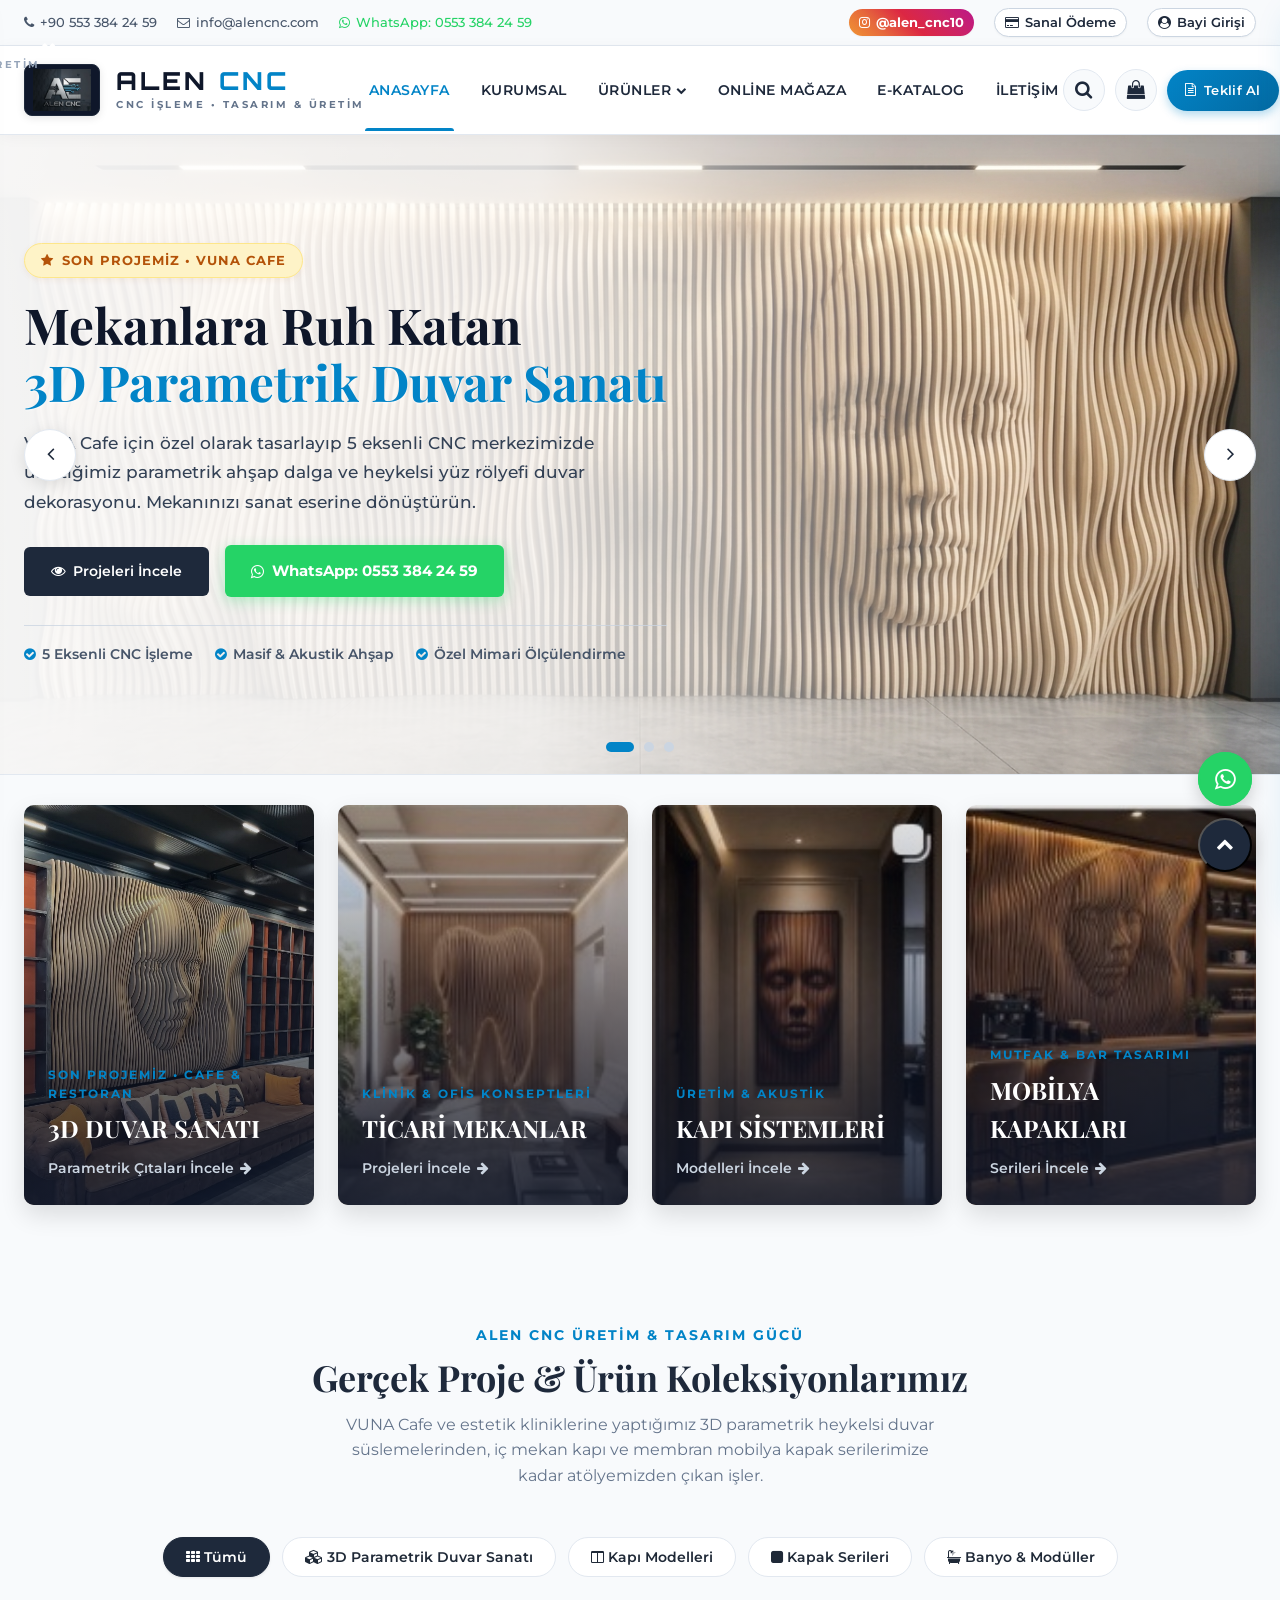
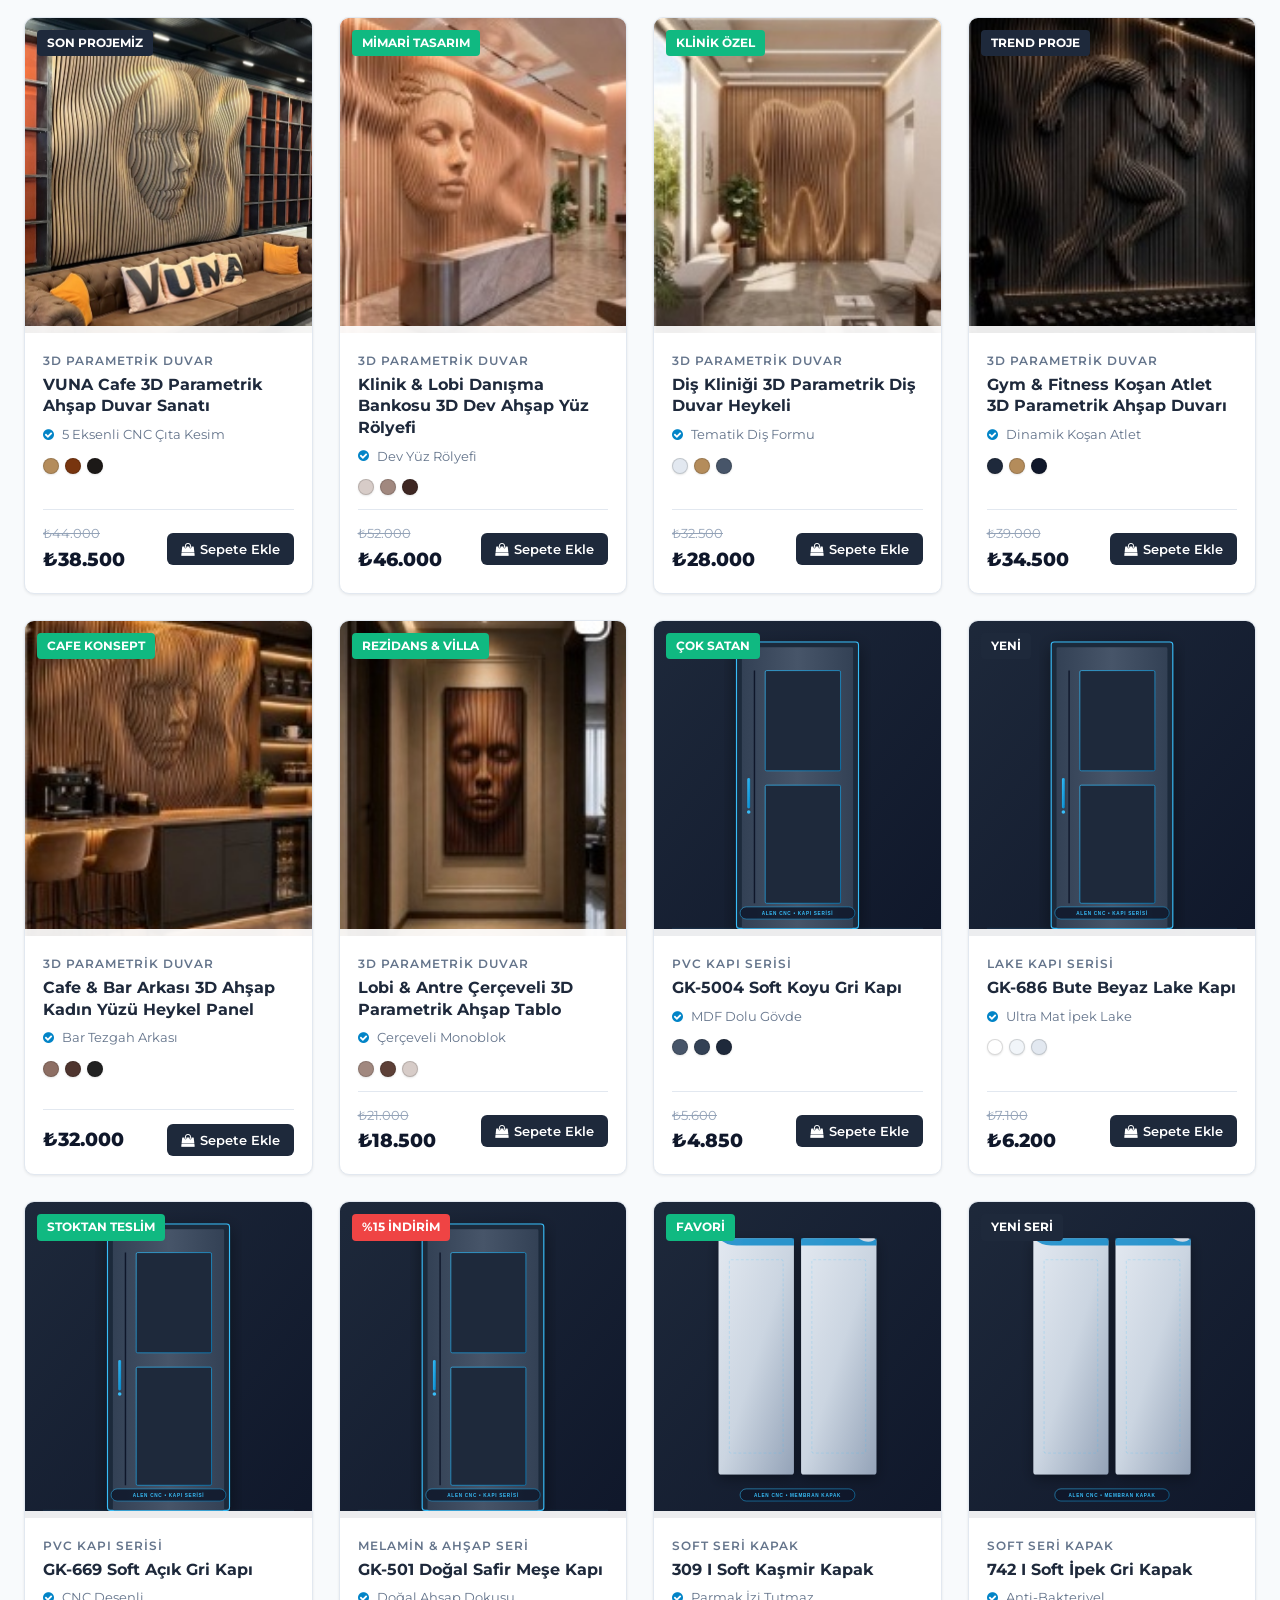
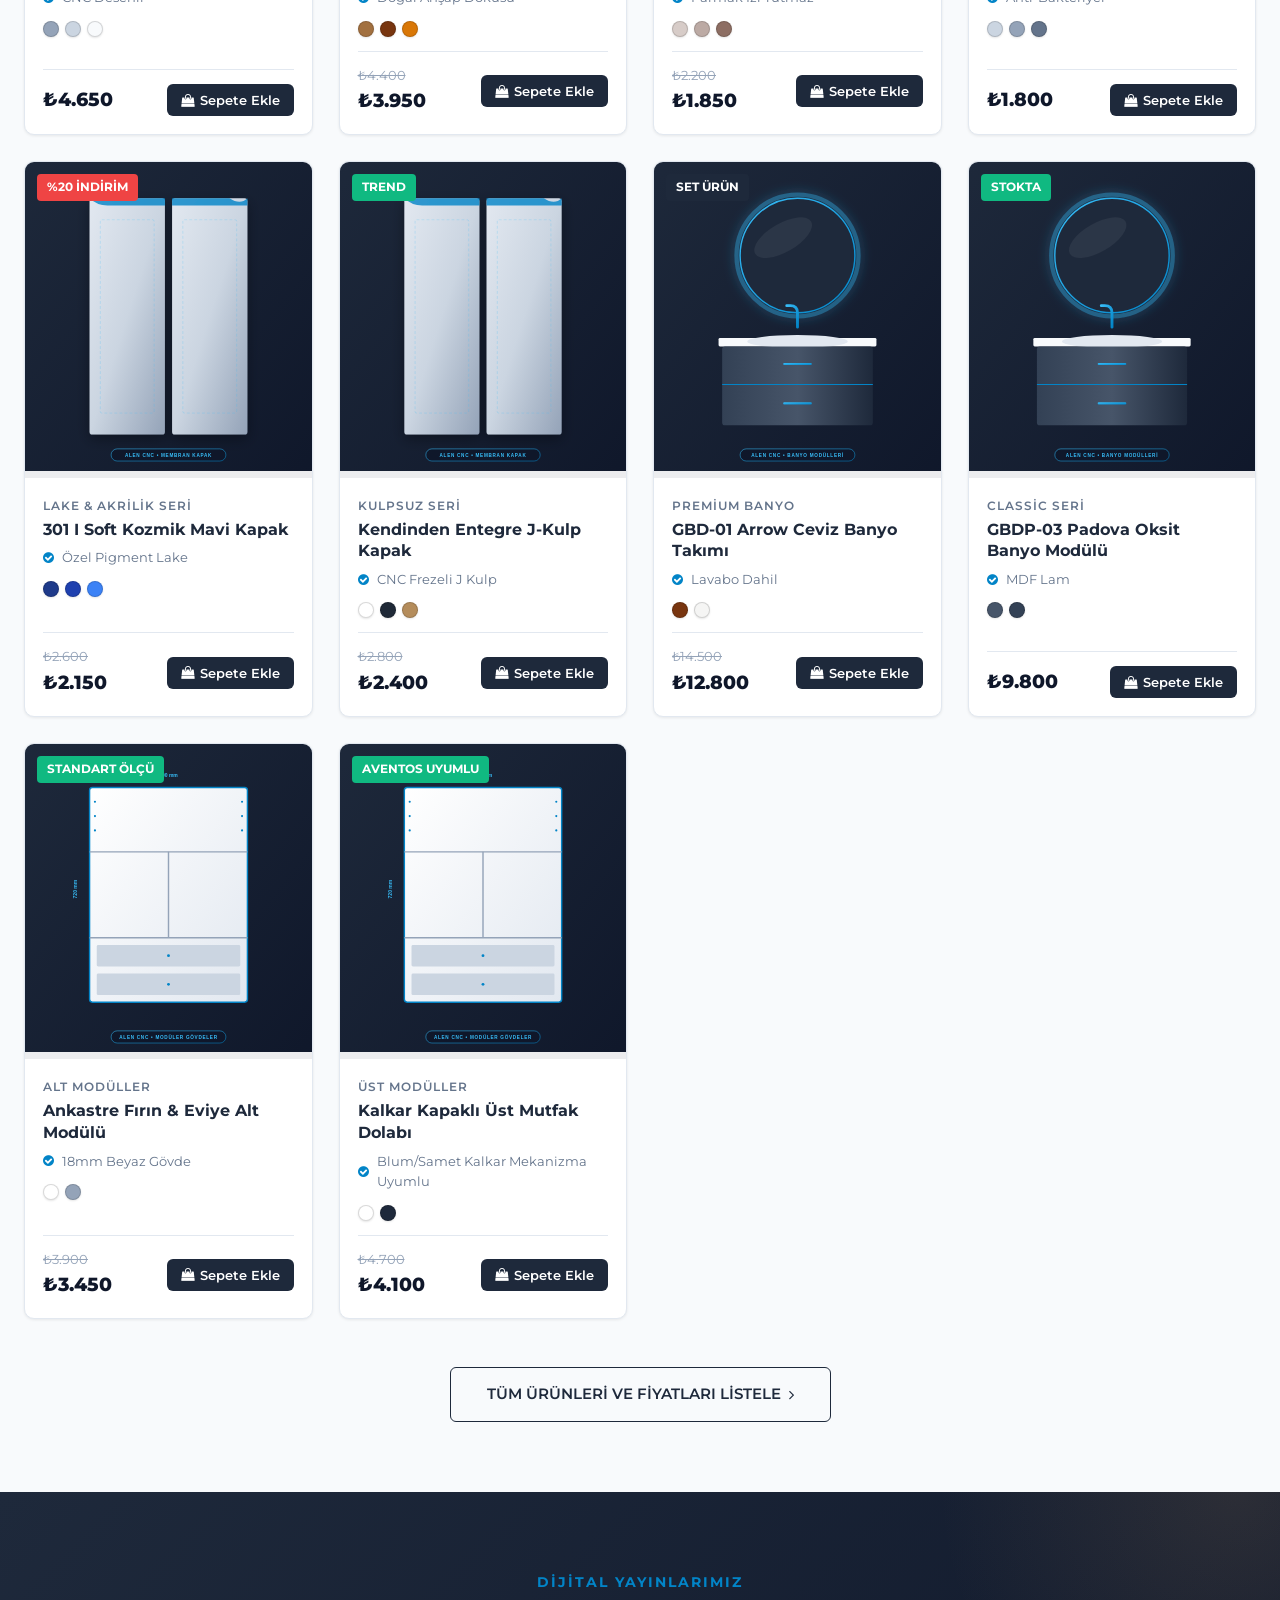
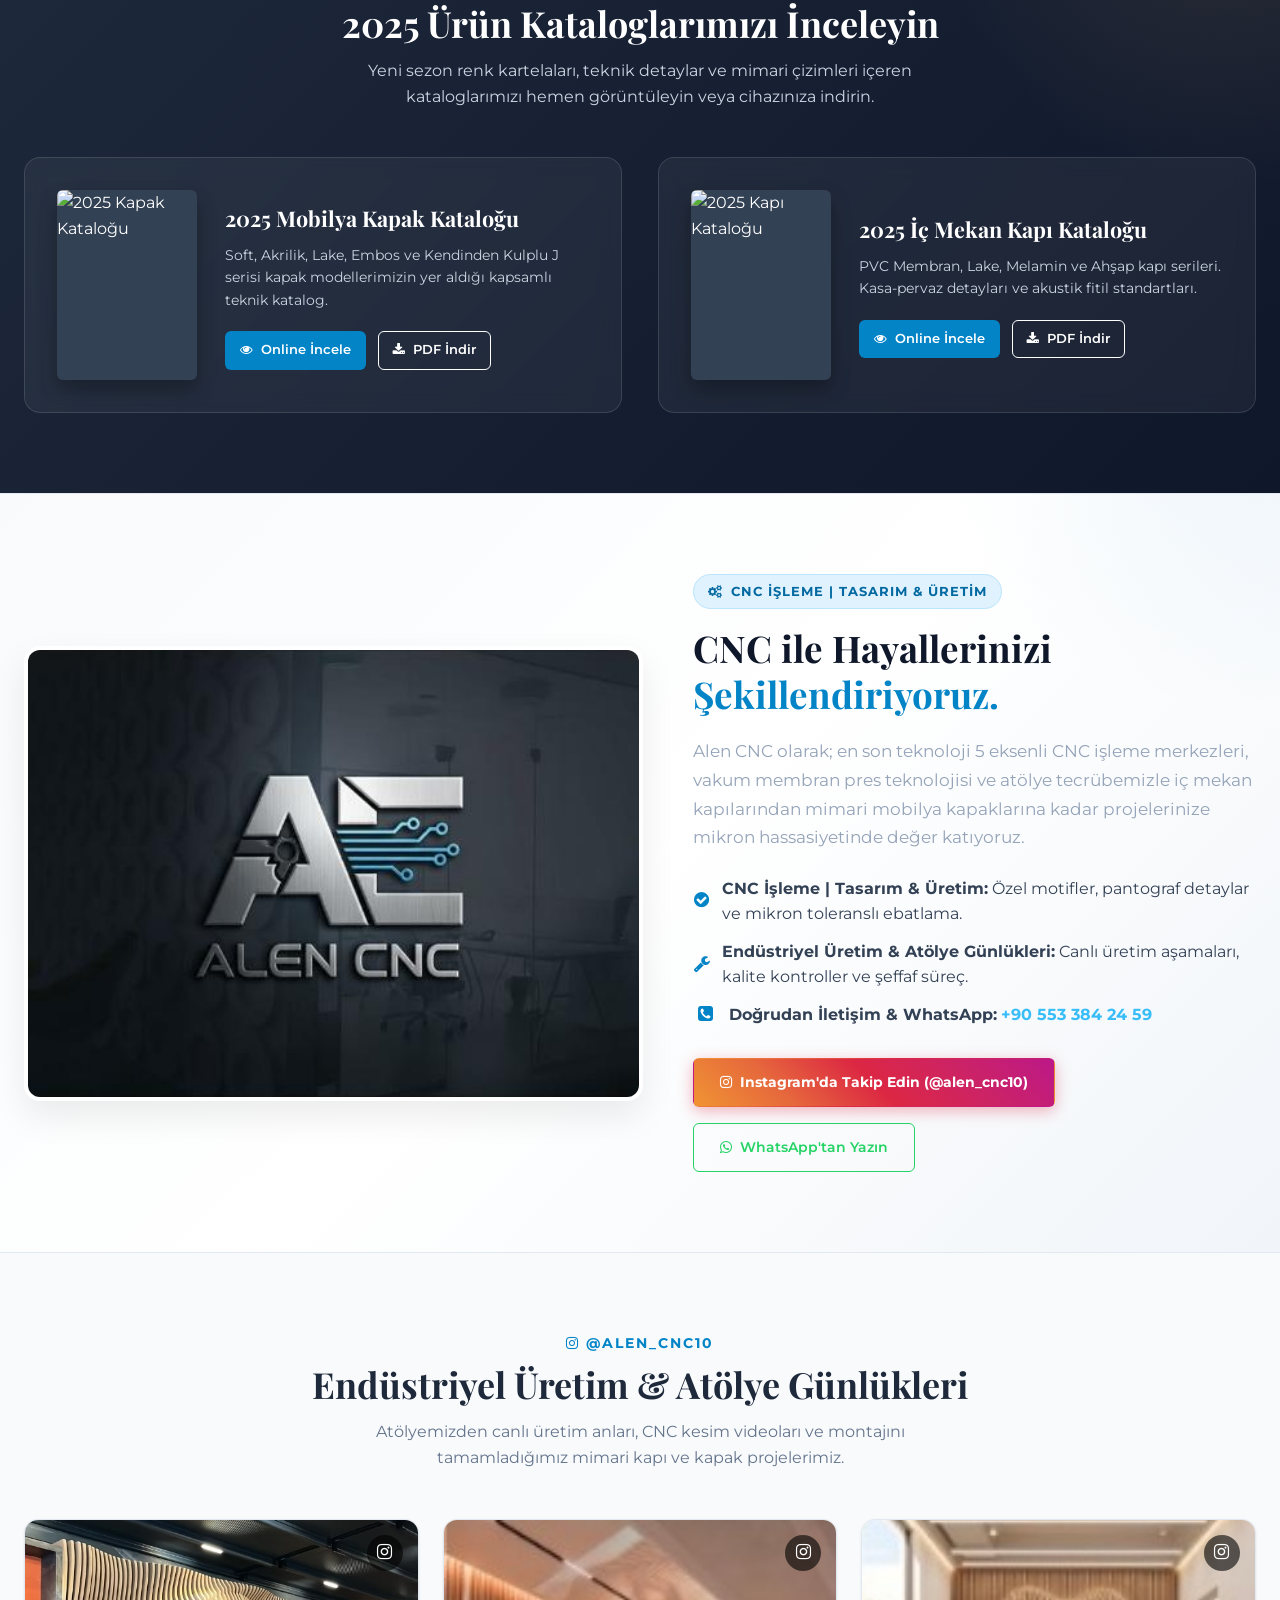
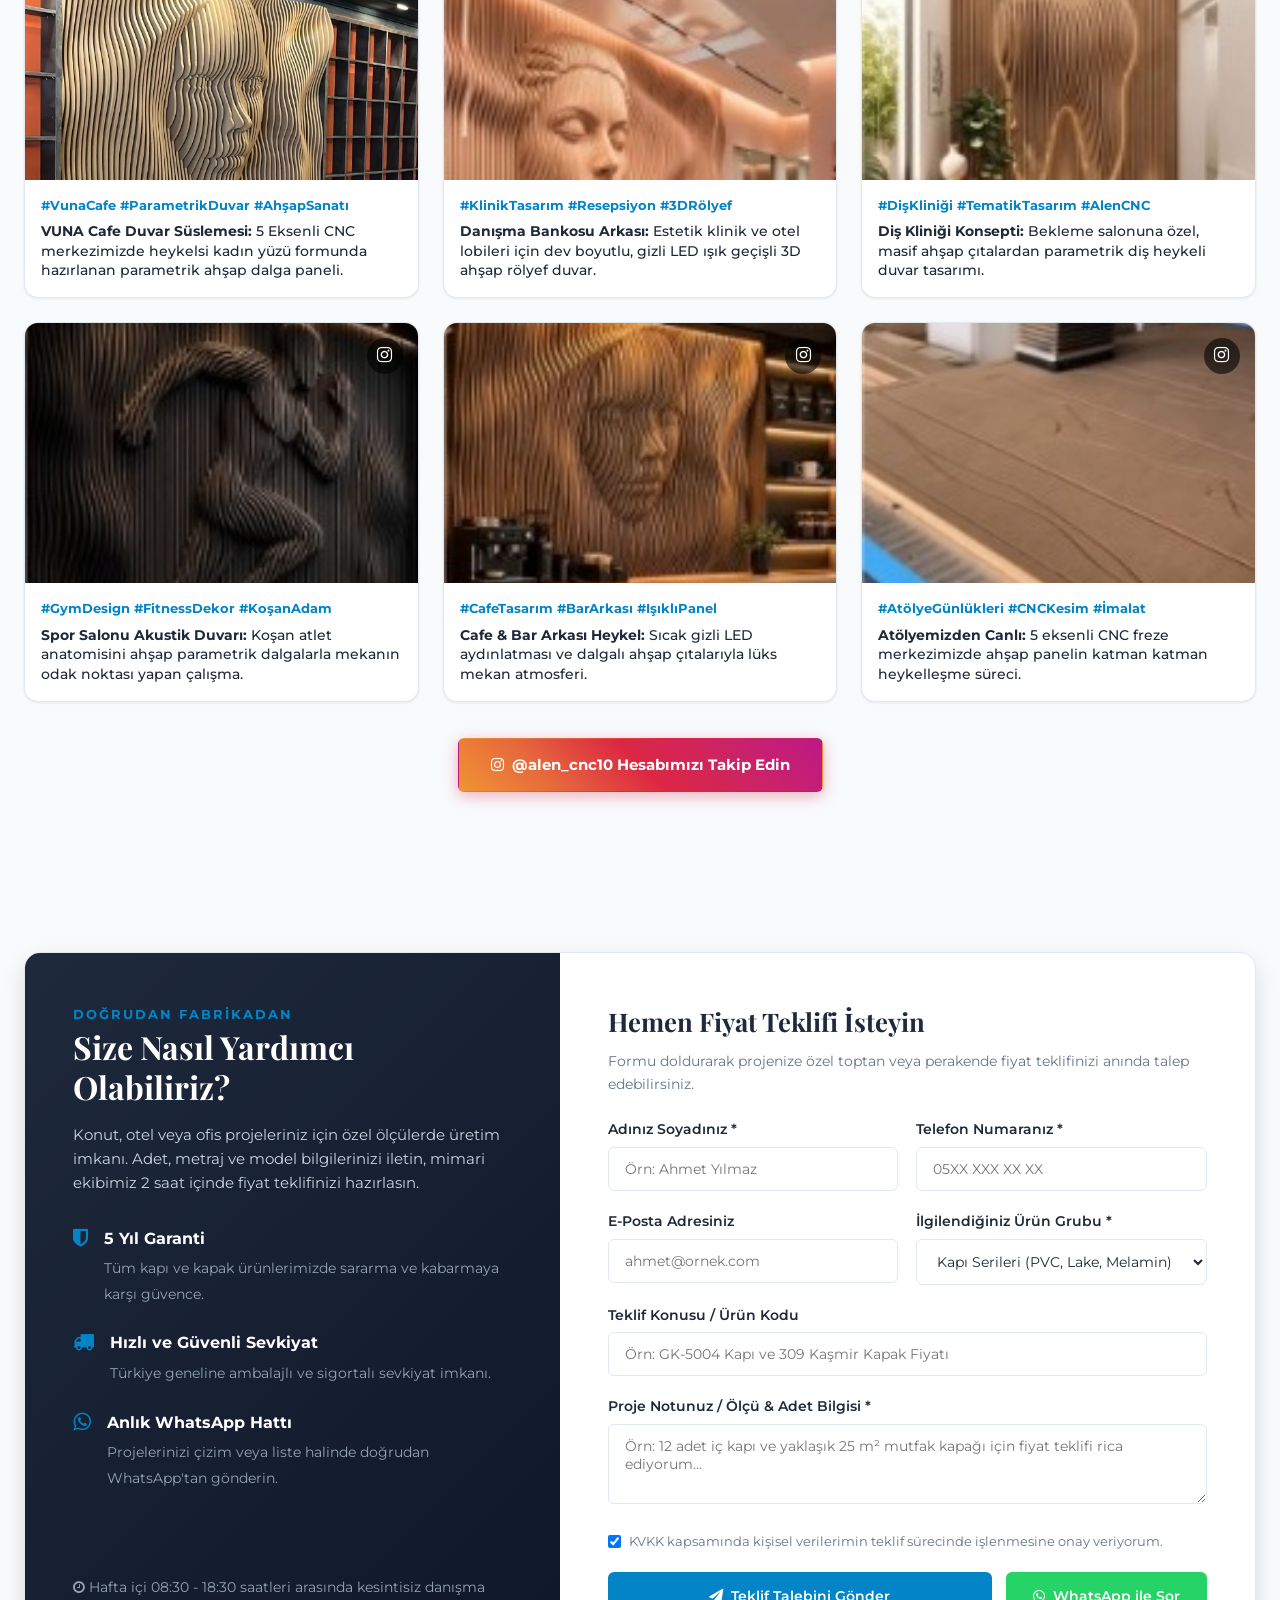
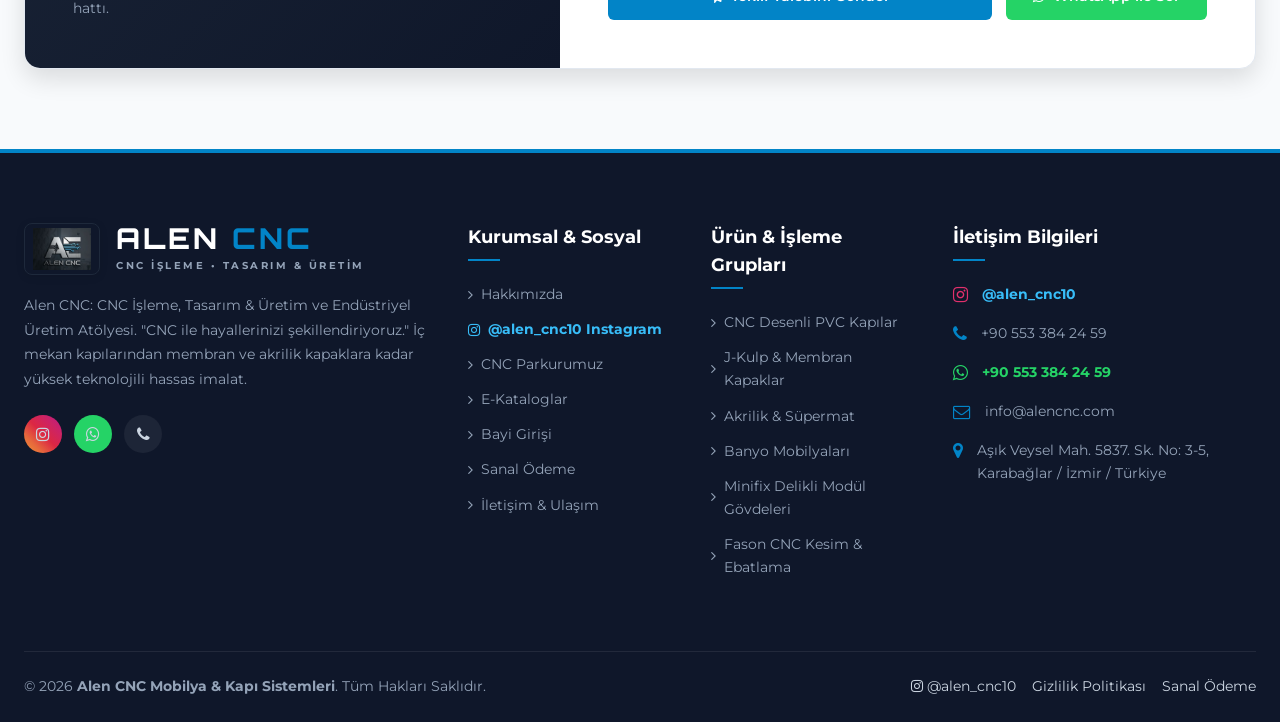
==== index.html @ b182882c "Initial commit: Alen CNC website with responsive design, products, and 3D hero slider" ====
<!DOCTYPE html>
<html lang="tr">
<head>
  <meta charset="UTF-8">
  <meta name="viewport" content="width=device-width, initial-scale=1.0">
  <title>Alen CNC | Hassas CNC İşleme, Kapı, Membran Kapak & Mobilya Sistemleri</title>
  <meta name="description" content="Alen CNC: İleri teknoloji CNC router işleme, PVC membran kapı ve kapak, banyo modülleri ve özel mimari mobilya imalatında güvenilir çözüm ortağınız.">
  <link rel="icon" type="image/jpeg" href="assets/logo.jpg">
  
  <!-- Font Awesome İkonları -->
  <link rel="stylesheet" href="https://cdnjs.cloudflare.com/ajax/libs/font-awesome/4.7.0/css/font-awesome.min.css">
  
  <!-- CSS Dosyaları -->
  <link rel="stylesheet" href="css/style.css">
  <link rel="stylesheet" href="css/components.css">
  <link rel="stylesheet" href="css/responsive.css">
</head>
<body>

  <!-- ==========================================================================
       ÜST BİLGİ BARI (TOP BAR)
       ========================================================================== -->
  <aside class="top-bar" aria-label="Hızlı İletişim ve İşlemler">
    <div class="container">
      <div class="top-bar-left">
        <a href="tel:+905533842459"><i class="fa fa-phone"></i> +90 553 384 24 59</a>
        <a href="mailto:info@alencnc.com"><i class="fa fa-envelope-o"></i> info@alencnc.com</a>
        <a href="https://api.whatsapp.com/send?phone=905533842459" target="_blank" style="color:var(--whatsapp);"><i class="fa fa-whatsapp"></i> WhatsApp: 0553 384 24 59</a>
      </div>
      <div class="top-bar-right">
        <a href="https://www.instagram.com/alen_cnc10/" target="_blank" class="badge-link" style="background:linear-gradient(45deg, #f09433, #e6683c, #dc2743, #cc2366, #bc1888); color:#fff; border:none; font-weight:700;"><i class="fa fa-instagram"></i> @alen_cnc10</a>
        <a href="odeme.html" class="badge-link"><i class="fa fa-credit-card"></i> Sanal Ödeme</a>
        <a href="odeme.html?tab=bayi" class="badge-link"><i class="fa fa-user-circle"></i> Bayi Girişi</a>
      </div>
    </div>
  </aside>

  <!-- ==========================================================================
       ANA HEADER & NAVİGASYON
       ========================================================================== -->
  <header class="main-header">
    <div class="container">
      <!-- Logo - Enhanced Prominence -->
      <a href="index.html" class="brand-logo" title="Alen CNC Ana Sayfa">
        <img src="assets/logo_alen.png" alt="Alen CNC Logo" class="brand-logo-img">
        <div class="brand-logo-text">
          <span class="logo-main">ALEN <span>CNC</span></span>
          <span class="logo-sub">CNC İŞLEME • TASARIM & ÜRETİM</span>
        </div>
      </a>

      <!-- Masaüstü Navigasyon -->
      <nav class="main-nav" aria-label="Ana Menü">
        <ul class="nav-links">
          <li class="nav-item"><a href="index.html" class="nav-link active">Anasayfa</a></li>
          <li class="nav-item"><a href="kurumsal.html" class="nav-link">Kurumsal</a></li>
          <li class="nav-item">
            <a href="urunler.html" class="nav-link">Ürünler <i class="fa fa-chevron-down"></i></a>
            <div class="dropdown-menu">
              <a href="urunler.html?cat=kapi" class="dropdown-item">Kapı Serileri <span class="item-badge">PVC & Lake</span></a>
              <a href="urunler.html?cat=kapak" class="dropdown-item">Mobilya Kapakları <span class="item-badge">Soft & Akrilik</span></a>
              <a href="urunler.html?cat=banyo" class="dropdown-item">Banyo Modülleri <span class="item-badge">Premium</span></a>
              <a href="urunler.html?cat=modul" class="dropdown-item">Mutfak & Dolap Gövdeleri <span class="item-badge">Modüler</span></a>
            </div>
          </li>
          <li class="nav-item"><a href="urunler.html" class="nav-link">Online Mağaza</a></li>
          <li class="nav-item"><a href="#kataloglar" class="nav-link">E-Katalog</a></li>
          <li class="nav-item"><a href="iletisim.html" class="nav-link">İletişim</a></li>
        </ul>
      </nav>

      <!-- Sağ Aksiyonlar (Arama, Sepet, Teklif Butonu, Mobil Menü Tetikleyici) -->
      <div class="header-actions">
        <button class="action-btn" id="btn-search-toggle" title="Ürün Ara">
          <i class="fa fa-search"></i>
        </button>

        <button class="action-btn" id="btn-cart-toggle" title="Alışveriş Sepeti">
          <i class="fa fa-shopping-bag"></i>
          <span class="cart-badge" style="display:none;">0</span>
        </button>

        <a href="#teklif-al" class="btn-header-quote">
          <i class="fa fa-file-text-o"></i> Teklif Al
        </a>

        <button class="action-btn mobile-menu-toggle" id="mobile-menu-btn" title="Menü">
          <i class="fa fa-bars"></i>
        </button>
      </div>
    </div>
  </header>

  <!-- ==========================================================================
       HERO SLİDER (VİTRİN KAYDIRICI)
       ========================================================================== -->
  <section class="hero-slider-container" id="hero-slider" aria-label="Öne Çıkan Koleksiyonlar">
    <!-- Slide 1: VUNA Cafe Showstopper -->
    <div class="hero-slide active">
      <div class="hero-slide-bg" style="background-image: url('assets/projects/vuna_cafe_panoramic.jpg');"></div>
      <div class="container" style="height:100%; display:flex; align-items:center;">
        <div class="hero-content">
          <span class="hero-badge"><i class="fa fa-star"></i> Son Projemiz • VUNA Cafe</span>
          <h1 class="hero-title">Mekanlara Ruh Katan <span>3D Parametrik Duvar Sanatı</span></h1>
          <p class="hero-desc">VUNA Cafe için özel olarak tasarlayıp 5 eksenli CNC merkezimizde ürettiğimiz parametrik ahşap dalga ve heykelsi yüz rölyefi duvar dekorasyonu. Mekanınızı sanat eserine dönüştürün.</p>
          <div class="hero-buttons">
            <a href="#urunler" class="btn btn-primary"><i class="fa fa-eye"></i> Projeleri İncele</a>
            <a href="https://api.whatsapp.com/send?phone=905533842459&text=Merhaba%2C%20VUNA%20Cafe%20benzeri%203D%20duvar%20s%C3%BCslemesi%20ve%20CNC%20projesi%20i%C3%A7in%20fiyat%20almak%20istiyorum." target="_blank" class="btn-whatsapp-hero"><i class="fa fa-whatsapp"></i> WhatsApp: 0553 384 24 59</a>
          </div>
          <div class="hero-features-strip">
            <span><i class="fa fa-check-circle"></i> 5 Eksenli CNC İşleme</span>
            <span><i class="fa fa-check-circle"></i> Masif & Akustik Ahşap</span>
            <span><i class="fa fa-check-circle"></i> Özel Mimari Ölçülendirme</span>
          </div>
        </div>
      </div>
    </div>

    <!-- Slide 2: Klinik & Otel Resepsiyon Projeleri -->
    <div class="hero-slide">
      <div class="hero-slide-bg" style="background-image: url('assets/projects/clinic_reception_panoramic.jpg');"></div>
      <div class="container" style="height:100%; display:flex; align-items:center;">
        <div class="hero-content">
          <span class="hero-badge"><i class="fa fa-building"></i> Mimari & Ticari Mekanlar</span>
          <h2 class="hero-title">Klinik, Otel ve Cafeler İçin <span>Özel CNC Tasarımlar</span></h2>
          <p class="hero-desc">Estetik klinik resepsiyonlarından diş kliniklerine, fitness merkezlerinden butik kafelere kadar her konsepte özel 3D ahşap heykelsi akustik duvar çözümleri.</p>
          <div class="hero-buttons">
            <a href="urunler.html?cat=duvar" class="btn btn-primary"><i class="fa fa-th-large"></i> Duvar Panellerini İncele</a>
            <a href="https://api.whatsapp.com/send?phone=905533842459&text=Merhaba%2C%20klinik%20ve%20otel%20CNC%20projesi%20i%C3%A7in%20bilgi%20almak%20istiyorum." target="_blank" class="btn-whatsapp-hero"><i class="fa fa-whatsapp"></i> Hızlı Teklif Al</a>
          </div>
          <div class="hero-features-strip">
            <span><i class="fa fa-check-circle"></i> Gizli LED Aydınlatma</span>
            <span><i class="fa fa-check-circle"></i> Akustik Çıta Dizilimi</span>
            <span><i class="fa fa-check-circle"></i> Anahtar Teslim Montaj</span>
          </div>
        </div>
      </div>
    </div>

    <!-- Slide 3: Diş Kliniği ve Özel CNC İşleme -->
    <div class="hero-slide">
      <div class="hero-slide-bg" style="background-image: url('assets/projects/dental_clinic_panoramic.jpg');"></div>
      <div class="container" style="height:100%; display:flex; align-items:center;">
        <div class="hero-content">
          <span class="hero-badge"><i class="fa fa-cogs"></i> CNC İşleme | Tasarım & Üretim</span>
          <h2 class="hero-title">CNC ile Hayallerinizi <span>Şekillendiriyoruz</span></h2>
          <p class="hero-desc">Tematik diş klinikleri, spor salonları, özel frezeli iç mekan kapıları ve mimari projeleriniz için doğrudan atölyemizden sıfır hata garantisiyle üretim.</p>
          <div class="hero-buttons">
            <a href="urunler.html" class="btn btn-primary"><i class="fa fa-th"></i> Tüm Koleksiyonlar</a>
            <a href="https://api.whatsapp.com/send?phone=905533842459" target="_blank" class="btn-whatsapp-hero"><i class="fa fa-whatsapp"></i> WhatsApp'tan Danış</a>
          </div>
          <div class="hero-features-strip">
            <span><i class="fa fa-check-circle"></i> Tematik Ahşap Heykel</span>
            <span><i class="fa fa-check-circle"></i> 0.05 mm Mikron Hassasiyet</span>
            <span><i class="fa fa-check-circle"></i> Doğrudan Üreticiden</span>
          </div>
        </div>
      </div>
    </div>

    <!-- Kontroller -->
    <button class="slider-arrow prev" id="slider-prev" aria-label="Önceki Slayt"><i class="fa fa-angle-left"></i></button>
    <button class="slider-arrow next" id="slider-next" aria-label="Sonraki Slayt"><i class="fa fa-angle-right"></i></button>
    <div class="slider-dots" id="slider-dots"></div>
  </section>

  <!-- ==========================================================================
       ANA KATEGORİLER (GÖKTAŞ MOBİLYA TARZI KARTLAR)
       ========================================================================== -->
  <section class="category-section" aria-label="Ürün Kategorileri">
    <div class="container">
      <div class="category-grid">
        <!-- 3D PARAMETRİK DUVAR -->
        <a href="urunler.html?cat=duvar" class="category-card">
          <div class="category-card-img" style="background-image: url('assets/projects/vuna_cafe_wall.jpg'); background-position: center;"></div>
          <div class="category-card-content">
            <span class="category-card-tag">Son Projemiz • Cafe & Restoran</span>
            <h3 class="category-card-title">3D DUVAR SANATI</h3>
            <span class="category-card-link">Parametrik Çıtaları İncele <i class="fa fa-arrow-right"></i></span>
          </div>
        </a>

        <!-- KLİNİK & TİCARİ CNC -->
        <a href="urunler.html?cat=duvar" class="category-card">
          <div class="category-card-img" style="background-image: url('assets/projects/dental_clinic_tooth.jpg'); background-position: center;"></div>
          <div class="category-card-content">
            <span class="category-card-tag">Klinik & Ofis Konseptleri</span>
            <h3 class="category-card-title">TİCARİ MEKANLAR</h3>
            <span class="category-card-link">Projeleri İncele <i class="fa fa-arrow-right"></i></span>
          </div>
        </a>

        <!-- KAPI -->
        <a href="urunler.html?cat=kapi" class="category-card">
          <div class="category-card-img" style="background-image: url('assets/projects/hallway_parametric_art.jpg'); background-position: center;"></div>
          <div class="category-card-content">
            <span class="category-card-tag">Üretim & Akustik</span>
            <h3 class="category-card-title">KAPI SİSTEMLERİ</h3>
            <span class="category-card-link">Modelleri İncele <i class="fa fa-arrow-right"></i></span>
          </div>
        </a>

        <!-- KAPAK & MOBİLYA -->
        <a href="urunler.html?cat=kapak" class="category-card">
          <div class="category-card-img" style="background-image: url('assets/projects/cafe_bar_parametric.jpg'); background-position: center;"></div>
          <div class="category-card-content">
            <span class="category-card-tag">Mutfak & Bar Tasarımı</span>
            <h3 class="category-card-title">MOBİLYA KAPAKLARI</h3>
            <span class="category-card-link">Serileri İncele <i class="fa fa-arrow-right"></i></span>
          </div>
        </a>
      </div>
    </div>
  </section>

  <!-- ==========================================================================
       ÜRÜN VİTRİNİ VE FİLTRELEME
       ========================================================================== -->
  <section class="product-section" id="urunler" aria-label="Ürün Vitrini">
    <div class="container">
      <div class="section-header">
        <span class="section-subtitle">Alen CNC Üretim & Tasarım Gücü</span>
        <h2 class="section-title">Gerçek Proje & Ürün Koleksiyonlarımız</h2>
        <p class="section-desc">VUNA Cafe ve estetik kliniklerine yaptığımız 3D parametrik heykelsi duvar süslemelerinden, iç mekan kapı ve membran mobilya kapak serilerimize kadar atölyemizden çıkan işler.</p>
      </div>

      <!-- Kategori Filtre Butonları -->
      <div class="product-filter-bar">
        <button class="filter-btn active" data-filter="all"><i class="fa fa-th"></i> Tümü</button>
        <button class="filter-btn" data-filter="duvar"><i class="fa fa-cubes"></i> 3D Parametrik Duvar Sanatı</button>
        <button class="filter-btn" data-filter="kapi"><i class="fa fa-columns"></i> Kapı Modelleri</button>
        <button class="filter-btn" data-filter="kapak"><i class="fa fa-square"></i> Kapak Serileri</button>
        <button class="filter-btn" data-filter="banyo"><i class="fa fa-bath"></i> Banyo & Modüller</button>
      </div>

      <!-- Dinamik Ürün Izgarası -->
      <div class="product-grid" id="product-grid">
        <!-- products.js tarafından otomatik doldurulacaktır -->
      </div>

      <div style="text-align: center; margin-top: 48px;">
        <a href="urunler.html" class="btn btn-outline" style="padding:14px 36px; font-size:0.95rem;">
          TÜM ÜRÜNLERİ VE FİYATLARI LİSTELE <i class="fa fa-angle-right"></i>
        </a>
      </div>
    </div>
  </section>

  <!-- ==========================================================================
       E-KATALOG BÖLÜMÜ (İNCELE & İNDİR)
       ========================================================================== -->
  <section class="catalog-section" id="kataloglar" aria-label="E-Kataloglar">
    <div class="container">
      <div class="section-header" style="color:#ffffff;">
        <span class="section-subtitle" style="color:var(--accent);">Dijital Yayınlarımız</span>
        <h2 class="section-title" style="color:#ffffff;">2025 Ürün Kataloglarımızı İnceleyin</h2>
        <p class="section-desc" style="color:#cbd5e1;">Yeni sezon renk kartelaları, teknik detaylar ve mimari çizimleri içeren kataloglarımızı hemen görüntüleyin veya cihazınıza indirin.</p>
      </div>

      <div class="catalog-grid">
        <!-- Kapak Kataloğu -->
        <div class="catalog-card">
          <div class="catalog-cover">
            <img src="https://images.unsplash.com/photo-1556911220-e15b29be8c8f?auto=format&fit=crop&w=300&q=80" alt="2025 Kapak Kataloğu">
          </div>
          <div class="catalog-info">
            <h3>2025 Mobilya Kapak Kataloğu</h3>
            <p>Soft, Akrilik, Lake, Embos ve Kendinden Kulplu J serisi kapak modellerimizin yer aldığı kapsamlı teknik katalog.</p>
            <div class="catalog-actions">
              <a href="https://images.unsplash.com/photo-1556911220-e15b29be8c8f?auto=format&fit=crop&w=1200&q=80" target="_blank" class="btn btn-sm btn-accent"><i class="fa fa-eye"></i> Online İncele</a>
              <a href="#" onclick="alert('Kapak Kataloğu PDF indirme başlatılıyor (18.4 MB)...'); return false;" class="btn btn-sm btn-outline-white"><i class="fa fa-download"></i> PDF İndir</a>
            </div>
          </div>
        </div>

        <!-- Kapı Kataloğu -->
        <div class="catalog-card">
          <div class="catalog-cover">
            <img src="https://images.unsplash.com/photo-1513694203232-719a280e022f?auto=format&fit=crop&w=300&q=80" alt="2025 Kapı Kataloğu">
          </div>
          <div class="catalog-info">
            <h3>2025 İç Mekan Kapı Kataloğu</h3>
            <p>PVC Membran, Lake, Melamin ve Ahşap kapı serileri. Kasa-pervaz detayları ve akustik fitil standartları.</p>
            <div class="catalog-actions">
              <a href="https://images.unsplash.com/photo-1513694203232-719a280e022f?auto=format&fit=crop&w=1200&q=80" target="_blank" class="btn btn-sm btn-accent"><i class="fa fa-eye"></i> Online İncele</a>
              <a href="#" onclick="alert('Kapı Kataloğu PDF indirme başlatılıyor (22.1 MB)...'); return false;" class="btn btn-sm btn-outline-white"><i class="fa fa-download"></i> PDF İndir</a>
            </div>
          </div>
        </div>
      </div>
    </div>
  </section>



  <!-- ==========================================================================
       MARKA VİTRİNİ & LOGO SPOTLIGHT (3D KURUMSAL TANITIM)
       ========================================================================== -->
  <section class="brand-spotlight-section" aria-label="Alen CNC Kurumsal Tanıtım">
    <div class="container">
      <div class="spotlight-grid">
        <div class="spotlight-media">
          <img src="assets/logo_wall.jpg" alt="Alen CNC Endüstriyel Üretim ve Ofis Logosu">
        </div>
        <div class="spotlight-content">
          <span class="spotlight-badge"><i class="fa fa-cogs"></i> CNC İşleme | Tasarım & Üretim</span>
          <h2 class="spotlight-title">CNC ile Hayallerinizi <span>Şekillendiriyoruz.</span></h2>
          <p style="color:#94a3b8; font-size:1.05rem; line-height:1.7; margin-bottom:24px;">
            Alen CNC olarak; en son teknoloji 5 eksenli CNC işleme merkezleri, vakum membran pres teknolojisi ve atölye tecrübemizle iç mekan kapılarından mimari mobilya kapaklarına kadar projelerinize mikron hassasiyetinde değer katıyoruz.
          </p>

          <div class="spotlight-bio-list">
            <div class="spotlight-bio-item">
              <i class="fa fa-check-circle"></i>
              <span><strong>CNC İşleme | Tasarım & Üretim:</strong> Özel motifler, pantograf detaylar ve mikron toleranslı ebatlama.</span>
            </div>
            <div class="spotlight-bio-item">
              <i class="fa fa-wrench"></i>
              <span><strong>Endüstriyel Üretim & Atölye Günlükleri:</strong> Canlı üretim aşamaları, kalite kontroller ve şeffaf süreç.</span>
            </div>
            <div class="spotlight-bio-item">
              <i class="fa fa-phone-square"></i>
              <span><strong>Doğrudan İletişim & WhatsApp:</strong> <a href="tel:+905533842459" style="color:#38bdf8; font-weight:700;">+90 553 384 24 59</a></span>
            </div>
          </div>

          <div style="display:flex; gap:16px; flex-wrap:wrap;">
            <a href="https://www.instagram.com/alen_cnc10/" target="_blank" class="btn instagram-btn-gradient">
              <i class="fa fa-instagram"></i> Instagram'da Takip Edin (@alen_cnc10)
            </a>
            <a href="https://api.whatsapp.com/send?phone=905533842459&text=Merhaba%2C%20CNC%20ve%20mobilya%20projemiz%20i%C3%A7in%20teklif%20almak%20istiyoruz." target="_blank" class="btn btn-outline-white" style="border-color:#25d366; color:#25d366;">
              <i class="fa fa-whatsapp"></i> WhatsApp'tan Yazın
            </a>
          </div>
        </div>
      </div>
    </div>
  </section>

  <!-- ==========================================================================
       ATÖLYE GÜNLÜKLERİ & INSTAGRAM AKIŞI (@alen_cnc10)
       ========================================================================== -->
  <section class="instagram-showcase-section" aria-label="Instagram Atölye Günlükleri">
    <div class="container">
      <div class="section-header" style="text-align:center;">
        <span class="section-subtitle" style="color:#0284c7;"><i class="fa fa-instagram"></i> @alen_cnc10</span>
        <h2 class="section-title">Endüstriyel Üretim & Atölye Günlükleri</h2>
        <p class="section-desc">Atölyemizden canlı üretim anları, CNC kesim videoları ve montajını tamamladığımız mimari kapı ve kapak projelerimiz.</p>
      </div>

      <div class="instagram-grid">
        <!-- Post 1: VUNA Cafe -->
        <a href="https://www.instagram.com/alen_cnc10/" target="_blank" class="instagram-card">
          <div class="instagram-hover-icon"><i class="fa fa-instagram"></i></div>
          <img src="assets/projects/vuna_cafe_wall.jpg" alt="VUNA Cafe 3D Parametrik Ahşap Duvar Sanatı" class="instagram-card-img" style="object-position:center 30%;">
          <div class="instagram-card-body">
            <span class="instagram-tag">#VunaCafe #ParametrikDuvar #AhşapSanatı</span>
            <p class="instagram-caption"><strong>VUNA Cafe Duvar Süslemesi:</strong> 5 Eksenli CNC merkezimizde heykelsi kadın yüzü formunda hazırlanan parametrik ahşap dalga paneli.</p>
          </div>
        </a>

        <!-- Post 2: Resepsiyon Yüz Rölyefi -->
        <a href="https://www.instagram.com/alen_cnc10/" target="_blank" class="instagram-card">
          <div class="instagram-hover-icon"><i class="fa fa-instagram"></i></div>
          <img src="assets/projects/reception_face_relief.jpg" alt="Klinik Resepsiyonu 3D Yüz Rölyefi" class="instagram-card-img" style="object-position:center top;">
          <div class="instagram-card-body">
            <span class="instagram-tag">#KlinikTasarım #Resepsiyon #3DRölyef</span>
            <p class="instagram-caption"><strong>Danışma Bankosu Arkası:</strong> Estetik klinik ve otel lobileri için dev boyutlu, gizli LED ışık geçişli 3D ahşap rölyef duvar.</p>
          </div>
        </a>

        <!-- Post 3: Diş Kliniği Heykeli -->
        <a href="https://www.instagram.com/alen_cnc10/" target="_blank" class="instagram-card">
          <div class="instagram-hover-icon"><i class="fa fa-instagram"></i></div>
          <img src="assets/projects/dental_clinic_tooth.jpg" alt="Diş Kliniği 3D Parametrik Diş Duvar Heykeli" class="instagram-card-img" style="object-position:center 35%;">
          <div class="instagram-card-body">
            <span class="instagram-tag">#DişKliniği #TematikTasarım #AlenCNC</span>
            <p class="instagram-caption"><strong>Diş Kliniği Konsepti:</strong> Bekleme salonuna özel, masif ahşap çıtalardan parametrik diş heykeli duvar tasarımı.</p>
          </div>
        </a>

        <!-- Post 4: Gym Koşan Atlet -->
        <a href="https://www.instagram.com/alen_cnc10/" target="_blank" class="instagram-card">
          <div class="instagram-hover-icon"><i class="fa fa-instagram"></i></div>
          <img src="assets/projects/gym_running_man.jpg" alt="Gym & Fitness Koşan Atlet Duvarı" class="instagram-card-img" style="object-position:center 30%;">
          <div class="instagram-card-body">
            <span class="instagram-tag">#GymDesign #FitnessDekor #KoşanAdam</span>
            <p class="instagram-caption"><strong>Spor Salonu Akustik Duvarı:</strong> Koşan atlet anatomisini ahşap parametrik dalgalarla mekanın odak noktası yapan çalışma.</p>
          </div>
        </a>

        <!-- Post 5: Cafe Bar Arkası -->
        <a href="https://www.instagram.com/alen_cnc10/" target="_blank" class="instagram-card">
          <div class="instagram-hover-icon"><i class="fa fa-instagram"></i></div>
          <img src="assets/projects/cafe_bar_parametric.jpg" alt="Cafe & Bar Arkası 3D Ahşap Panel" class="instagram-card-img" style="object-position:center 20%;">
          <div class="instagram-card-body">
            <span class="instagram-tag">#CafeTasarım #BarArkası #IşıklıPanel</span>
            <p class="instagram-caption"><strong>Cafe & Bar Arkası Heykel:</strong> Sıcak gizli LED aydınlatması ve dalgalı ahşap çıtalarıyla lüks mekan atmosferi.</p>
          </div>
        </a>

        <!-- Post 6: CNC Atölye Kesimi -->
        <a href="https://www.instagram.com/alen_cnc10/" target="_blank" class="instagram-card">
          <div class="instagram-hover-icon"><i class="fa fa-instagram"></i></div>
          <img src="assets/projects/cnc_workshop_milling.jpg" alt="5 Eksenli CNC Panel Frezeleme" class="instagram-card-img" style="object-position:center center;">
          <div class="instagram-card-body">
            <span class="instagram-tag">#AtölyeGünlükleri #CNCKesim #İmalat</span>
            <p class="instagram-caption"><strong>Atölyemizden Canlı:</strong> 5 eksenli CNC freze merkezimizde ahşap panelin katman katman heykelleşme süreci.</p>
          </div>
        </a>
      </div>

      <div style="text-align:center; margin-top:36px;">
        <a href="https://www.instagram.com/alen_cnc10/" target="_blank" class="btn instagram-btn-gradient" style="padding:14px 32px; font-size:0.95rem;">
          <i class="fa fa-instagram"></i> @alen_cnc10 Hesabımızı Takip Edin
        </a>
      </div>
    </div>
  </section>

  <!-- ==========================================================================
       HIZLI TEKLİF AL & PROJE İLETİŞİM FORMU
       ========================================================================== -->
  <section class="quote-section" id="teklif-al" aria-label="Teklif Formu">
    <div class="container">
      <div class="quote-wrapper">
        <!-- Sol Bilgi Alanı -->
        <div class="quote-info-side">
          <div>
            <span style="color:var(--accent); font-weight:700; text-transform:uppercase; letter-spacing:2px; font-size:0.8rem;">Doğrudan Fabrikadan</span>
            <h3>Size Nasıl Yardımcı Olabiliriz?</h3>
            <p>Konut, otel veya ofis projeleriniz için özel ölçülerde üretim imkanı. Adet, metraj ve model bilgilerinizi iletin, mimari ekibimiz 2 saat içinde fiyat teklifinizi hazırlasın.</p>

            <div class="quote-feature">
              <i class="fa fa-shield"></i>
              <div>
                <h4>5 Yıl Garanti</h4>
                <span>Tüm kapı ve kapak ürünlerimizde sararma ve kabarmaya karşı güvence.</span>
              </div>
            </div>

            <div class="quote-feature">
              <i class="fa fa-truck"></i>
              <div>
                <h4>Hızlı ve Güvenli Sevkiyat</h4>
                <span>Türkiye geneline ambalajlı ve sigortalı sevkiyat imkanı.</span>
              </div>
            </div>

            <div class="quote-feature">
              <i class="fa fa-whatsapp"></i>
              <div>
                <h4>Anlık WhatsApp Hattı</h4>
                <span>Projelerinizi çizim veya liste halinde doğrudan WhatsApp'tan gönderin.</span>
              </div>
            </div>
          </div>

          <div style="margin-top:20px; font-size:0.85rem; color:#94a3b8;">
            <i class="fa fa-clock-o"></i> Hafta içi 08:30 - 18:30 saatleri arasında kesintisiz danışma hattı.
          </div>
        </div>

        <!-- Sağ Form Alanı -->
        <div class="quote-form-side">
          <h3 style="font-size:1.6rem; color:var(--primary); margin-bottom:8px; font-family:'Playfair Display',serif;">Hemen Fiyat Teklifi İsteyin</h3>
          <p style="font-size:0.88rem; color:var(--text-muted); margin-bottom:24px;">Formu doldurarak projenize özel toptan veya perakende fiyat teklifinizi anında talep edebilirsiniz.</p>

          <form id="quote-form">
            <div class="form-row">
              <div class="form-group">
                <label class="form-label" for="quote-name">Adınız Soyadınız *</label>
                <input type="text" id="quote-name" class="form-control" placeholder="Örn: Ahmet Yılmaz" required>
              </div>
              <div class="form-group">
                <label class="form-label" for="quote-phone">Telefon Numaranız *</label>
                <input type="tel" id="quote-phone" class="form-control" placeholder="05XX XXX XX XX" required>
              </div>
            </div>

            <div class="form-row">
              <div class="form-group">
                <label class="form-label" for="quote-email">E-Posta Adresiniz</label>
                <input type="email" id="quote-email" class="form-control" placeholder="ahmet@ornek.com">
              </div>
              <div class="form-group">
                <label class="form-label" for="quote-category">İlgilendiğiniz Ürün Grubu *</label>
                <select id="quote-category" class="form-control" required>
                  <option value="Kapı Serileri">Kapı Serileri (PVC, Lake, Melamin)</option>
                  <option value="Mobilya Kapakları">Mobilya Kapakları (Soft, Akrilik)</option>
                  <option value="Banyo Takımları">Banyo Modülleri</option>
                  <option value="Mutfak Dolap Modülleri">Mutfak & Dolap Gövdeleri</option>
                  <option value="Komple Proje & Toplu İmalat">Komple Proje & Toplu İmalat</option>
                </select>
              </div>
            </div>

            <div class="form-group">
              <label class="form-label" for="quote-subject">Teklif Konusu / Ürün Kodu</label>
              <input type="text" id="quote-subject" class="form-control" placeholder="Örn: GK-5004 Kapı ve 309 Kaşmir Kapak Fiyatı">
            </div>

            <div class="form-group">
              <label class="form-label" for="quote-note">Proje Notunuz / Ölçü & Adet Bilgisi *</label>
              <textarea id="quote-note" class="form-control" rows="3" placeholder="Örn: 12 adet iç kapı ve yaklaşık 25 m² mutfak kapağı için fiyat teklifi rica ediyorum..." required></textarea>
            </div>

            <div style="margin-bottom:20px;">
              <label style="font-size:0.8rem; color:var(--text-muted); display:flex; align-items:center; gap:8px; cursor:pointer;">
                <input type="checkbox" required checked>
                <span>KVKK kapsamında kişisel verilerimin teklif sürecinde işlenmesine onay veriyorum.</span>
              </label>
            </div>

            <div style="display:flex; gap:14px; flex-wrap:wrap;">
              <button type="submit" class="btn btn-accent" style="flex-grow:1; padding:14px;">
                <i class="fa fa-paper-plane"></i> Teklif Talebini Gönder
              </button>
              <button type="button" onclick="window.open('https://api.whatsapp.com/send?phone=905533842459&text=' + encodeURIComponent('Merhaba, web sitenizden kurumsal teklif almak istiyorum.'), '_blank')" class="btn" style="background:#25d366; color:#fff;">
                <i class="fa fa-whatsapp"></i> WhatsApp ile Sor
              </button>
            </div>
          </form>
        </div>
      </div>
    </div>
  </section>

  <!-- ==========================================================================
       FOOTER (ALT BİLGİ)
       ========================================================================== -->
  <footer class="main-footer">
    <div class="container">
      <div class="footer-grid">
        <!-- Kolon 1: Marka & Açıklama -->
        <div class="footer-brand">
          <a href="index.html" class="brand-logo">
            <img src="assets/logo_alen.png" alt="Alen CNC Logo" class="brand-logo-img">
            <div class="brand-logo-text">
              <span class="logo-main" style="color:#ffffff;">ALEN <span>CNC</span></span>
              <span class="logo-sub" style="color:#94a3b8;">CNC İŞLEME • TASARIM & ÜRETİM</span>
            </div>
          </a>
          <p>Alen CNC: CNC İşleme, Tasarım & Üretim ve Endüstriyel Üretim Atölyesi. "CNC ile hayallerinizi şekillendiriyoruz." İç mekan kapılarından membran ve akrilik kapaklara kadar yüksek teknolojili hassas imalat.</p>
          <div class="footer-socials">
            <a href="https://www.instagram.com/alen_cnc10/" target="_blank" class="footer-social-link" title="Instagram @alen_cnc10" style="background:linear-gradient(45deg, #f09433, #e6683c, #dc2743, #cc2366, #bc1888);"><i class="fa fa-instagram"></i></a>
            <a href="https://api.whatsapp.com/send?phone=905533842459" target="_blank" class="footer-social-link" title="WhatsApp" style="background:#25d366;"><i class="fa fa-whatsapp"></i></a>
            <a href="tel:+905533842459" class="footer-social-link" title="Telefon"><i class="fa fa-phone"></i></a>
          </div>
        </div>

        <!-- Kolon 2: Hızlı Bağlantılar -->
        <div class="footer-col">
          <h4>Kurumsal & Sosyal</h4>
          <ul class="footer-links">
            <li><a href="kurumsal.html"><i class="fa fa-angle-right"></i> Hakkımızda</a></li>
            <li><a href="https://www.instagram.com/alen_cnc10/" target="_blank" style="color:#38bdf8; font-weight:700;"><i class="fa fa-instagram"></i> @alen_cnc10 Instagram</a></li>
            <li><a href="kurumsal.html#uretim"><i class="fa fa-angle-right"></i> CNC Parkurumuz</a></li>
            <li><a href="#kataloglar"><i class="fa fa-angle-right"></i> E-Kataloglar</a></li>
            <li><a href="odeme.html?tab=bayi"><i class="fa fa-angle-right"></i> Bayi Girişi</a></li>
            <li><a href="odeme.html"><i class="fa fa-angle-right"></i> Sanal Ödeme</a></li>
            <li><a href="iletisim.html"><i class="fa fa-angle-right"></i> İletişim & Ulaşım</a></li>
          </ul>
        </div>

        <!-- Kolon 3: Ürün Kategorileri -->
        <div class="footer-col">
          <h4>Ürün & İşleme Grupları</h4>
          <ul class="footer-links">
            <li><a href="urunler.html?cat=kapi"><i class="fa fa-angle-right"></i> CNC Desenli PVC Kapılar</a></li>
            <li><a href="urunler.html?cat=kapak"><i class="fa fa-angle-right"></i> J-Kulp & Membran Kapaklar</a></li>
            <li><a href="urunler.html?cat=kapak"><i class="fa fa-angle-right"></i> Akrilik & Süpermat</a></li>
            <li><a href="urunler.html?cat=banyo"><i class="fa fa-angle-right"></i> Banyo Mobilyaları</a></li>
            <li><a href="urunler.html?cat=modul"><i class="fa fa-angle-right"></i> Minifix Delikli Modül Gövdeleri</a></li>
            <li><a href="urunler.html"><i class="fa fa-angle-right"></i> Fason CNC Kesim & Ebatlama</a></li>
          </ul>
        </div>

        <!-- Kolon 4: İletişim Bilgileri -->
        <div class="footer-col">
          <h4>İletişim Bilgileri</h4>
          <div class="footer-contact-item">
            <i class="fa fa-instagram" style="color:#e1306c;"></i>
            <div><a href="https://www.instagram.com/alen_cnc10/" target="_blank" style="color:#38bdf8; font-weight:700;">@alen_cnc10</a></div>
          </div>
          <div class="footer-contact-item">
            <i class="fa fa-phone"></i>
            <div><a href="tel:+905533842459">+90 553 384 24 59</a></div>
          </div>
          <div class="footer-contact-item">
            <i class="fa fa-whatsapp" style="color:#25d366;"></i>
            <div><a href="https://api.whatsapp.com/send?phone=905533842459" target="_blank" style="color:#25d366; font-weight:700;">+90 553 384 24 59</a></div>
          </div>
          <div class="footer-contact-item">
            <i class="fa fa-envelope-o"></i>
            <div><a href="mailto:info@alencnc.com">info@alencnc.com</a></div>
          </div>
          <div class="footer-contact-item">
            <i class="fa fa-map-marker"></i>
            <div>Aşık Veysel Mah. 5837. Sk. No: 3-5, Karabağlar / İzmir / Türkiye</div>
          </div>
        </div>
      </div>

      <div class="footer-bottom">
        <div>© 2026 <strong>Alen CNC Mobilya & Kapı Sistemleri</strong>. Tüm Hakları Saklıdır.</div>
        <div style="display:flex; gap:16px;">
          <a href="https://www.instagram.com/alen_cnc10/" target="_blank"><i class="fa fa-instagram"></i> @alen_cnc10</a>
          <a href="#">Gizlilik Politikası</a>
          <a href="odeme.html">Sanal Ödeme</a>
        </div>
      </div>
    </div>
  </footer>

  <!-- ==========================================================================
       SABİT AKSİYON BUTONLARI (WHATSAPP & YUKARI ÇIK)
       ========================================================================== -->
  <div class="floating-actions">
    <a href="https://api.whatsapp.com/send?phone=905533842459" target="_blank" class="btn-floating btn-whatsapp" title="WhatsApp Canlı Destek">
      <span class="pulse-ring"></span>
      <i class="fa fa-whatsapp"></i>
    </a>
    <button class="btn-floating btn-scroll-top" id="scroll-top-btn" title="Yukarı Çık">
      <i class="fa fa-chevron-up"></i>
    </button>
  </div>

  <!-- ==========================================================================
       CANLI ARAMA MODALI (LIVE SEARCH)
       ========================================================================== -->
  <div class="search-modal-overlay" id="search-modal">
    <div class="search-box-container">
      <div class="search-input-wrap">
        <i class="fa fa-search"></i>
        <input type="text" id="live-search-input" placeholder="Kapı, kapak veya ürün kodu arayın (Örn: GK-5004, Soft Kaşmir)..." autocomplete="off">
        <button class="btn-close-drawer" id="btn-search-close" style="width:auto; padding:0 8px;"><i class="fa fa-times"></i></button>
      </div>
      <div class="search-results-list" id="search-results">
        <div style="padding:20px; color:#94a3b8; text-align:center;">Aramak istediğiniz ürünün adı veya kodunu yazın...</div>
      </div>
    </div>
  </div>

  <!-- ==========================================================================
       AÇILIR SEPET ÇEKMECESİ (SLIDE-IN CART DRAWER)
       ========================================================================== -->
  <div class="cart-overlay" id="cart-overlay"></div>
  <aside class="cart-drawer" id="cart-drawer" aria-label="Alışveriş Sepeti">
    <div class="cart-header">
      <h3><i class="fa fa-shopping-bag" style="color:var(--accent);"></i> Alışveriş Sepetim</h3>
      <button class="btn-close-drawer" id="btn-close-cart"><i class="fa fa-times"></i></button>
    </div>
    <div class="cart-items-body" id="cart-drawer-items">
      <!-- cart.js tarafından doldurulacak -->
    </div>
    <div class="cart-footer">
      <div class="cart-summary-total">
        <span>Ara Toplam:</span>
        <span id="cart-drawer-total">₺0</span>
      </div>
      <div class="cart-actions">
        <a href="sepet.html" class="btn btn-outline btn-block"><i class="fa fa-shopping-cart"></i> Sepet Detayı</a>
        <a href="odeme.html" class="btn btn-accent btn-block"><i class="fa fa-lock"></i> Güvenli Ödeme Yap</a>
      </div>
    </div>
  </aside>

  <!-- ==========================================================================
       MOBİL MENÜ ÇEKMECESİ (OFF-CANVAS MOBILE DRAWER)
       ========================================================================== -->
  <div class="mobile-drawer-overlay" id="mobile-drawer-overlay"></div>
  <aside class="mobile-drawer" id="mobile-drawer">
    <div class="mobile-drawer-header">
      <a href="index.html" class="brand-logo">
        <img src="assets/logo_alen.png" alt="Alen CNC Logo" class="brand-logo-img">
        <div class="brand-logo-text">
          <span class="logo-main" style="color:#fff;">ALEN <span>CNC</span></span>
          <span class="logo-sub" style="color:#94a3b8;">CNC İŞLEME • TASARIM & ÜRETİM</span>
        </div>
      </a>
      <button class="btn-close-drawer" id="mobile-drawer-close" style="color:#fff;"><i class="fa fa-times"></i></button>
    </div>
    <ul class="mobile-drawer-links">
      <li><a href="index.html">Anasayfa <i class="fa fa-angle-right"></i></a></li>
      <li><a href="kurumsal.html">Kurumsal <i class="fa fa-angle-right"></i></a></li>
      <li><a href="urunler.html?cat=kapi">Kapı Modelleri <i class="fa fa-angle-right"></i></a></li>
      <li><a href="urunler.html?cat=kapak">Mutfak Kapakları <i class="fa fa-angle-right"></i></a></li>
      <li><a href="urunler.html?cat=banyo">Banyo Modülleri <i class="fa fa-angle-right"></i></a></li>
      <li><a href="urunler.html?cat=modul">Dolap Modülleri <i class="fa fa-angle-right"></i></a></li>
      <li><a href="urunler.html">Tüm Ürünler <i class="fa fa-angle-right"></i></a></li>
      <li><a href="#kataloglar">E-Kataloglar <i class="fa fa-angle-right"></i></a></li>
      <li><a href="odeme.html">Sanal Ödeme & Bayi <i class="fa fa-angle-right"></i></a></li>
      <li><a href="https://www.instagram.com/alen_cnc10/" target="_blank" style="color:#e1306c;"><i class="fa fa-instagram"></i> Instagram (@alen_cnc10)</a></li>
      <li><a href="iletisim.html">İletişim <i class="fa fa-angle-right"></i></a></li>
    </ul>
    <div class="mobile-drawer-footer">
      <a href="#teklif-al" class="btn btn-accent btn-block" onclick="document.getElementById('mobile-drawer').classList.remove('active'); document.getElementById('mobile-drawer-overlay').classList.remove('active');">
        <i class="fa fa-file-text-o"></i> Hızlı Teklif Al
      </a>
      <div style="margin-top:14px; text-align:center; font-size:0.88rem;">
        <a href="tel:+905533842459" style="color:var(--primary); font-weight:700;"><i class="fa fa-phone"></i> +90 553 384 24 59</a>
      </div>
      <div style="margin-top:8px; text-align:center;">
        <a href="https://api.whatsapp.com/send?phone=905533842459" target="_blank" style="color:#25d366; font-weight:700; font-size:0.88rem;"><i class="fa fa-whatsapp"></i> WhatsApp: 0553 384 24 59</a>
      </div>
    </div>
  </aside>

  <!-- ==========================================================================
       HIZLI BAKIŞ MODALI (QUICK VIEW & QUOTE MODAL)
       ========================================================================== -->
  <div class="modal-overlay" id="product-modal">
    <div class="modal-card">
      <button class="modal-close-btn" onclick="closeProductModal()"><i class="fa fa-times"></i></button>
      <div class="modal-img-wrap">
        <img id="modal-img" src="" alt="Ürün Görseli">
      </div>
      <div class="modal-content-wrap">
        <div style="display:flex; justify-content:space-between; align-items:center; margin-bottom:8px;">
          <span class="product-category" id="modal-category">Kategori</span>
          <span class="product-badge badge-stock" id="modal-badge">Stokta</span>
        </div>
        <h3 id="modal-title" style="font-size:1.4rem; color:var(--primary); font-family:'Playfair Display',serif; margin-bottom:6px;">Ürün Başlığı</h3>
        <span id="modal-code" style="font-size:0.82rem; color:var(--text-muted); margin-bottom:12px; font-weight:600;">Ürün Kodu</span>
        
        <div style="font-size:1.5rem; font-weight:800; color:var(--primary-dark); margin-bottom:14px;" id="modal-price">₺0</div>
        
        <p id="modal-desc" style="font-size:0.9rem; color:#475569; margin-bottom:16px; line-height:1.6;">Ürün açıklaması burada yer alır.</p>
        
        <div style="background:#f8fafc; padding:12px; border-radius:6px; border:1px solid var(--border-color); font-size:0.85rem; color:#64748b; margin-bottom:20px;">
          <strong>Teknik Özellikler:</strong><br>
          <span id="modal-spec">Özellik listesi</span>
        </div>

        <div style="display:flex; gap:12px; align-items:center; margin-bottom:14px;">
          <label style="font-size:0.85rem; font-weight:600;">Adet:</label>
          <input type="number" id="modal-qty" value="1" min="1" max="999" style="width:70px; padding:8px 10px; border:1px solid var(--border-color); border-radius:4px;">
          <button class="btn btn-primary" id="modal-add-cart" style="flex-grow:1;"><i class="fa fa-shopping-bag"></i> Sepete Ekle</button>
        </div>

        <button class="btn btn-outline" id="modal-quote-btn" style="width:100%;">
          <i class="fa fa-file-text-o"></i> Özel Ölçü İçin Teklif İste
        </button>
      </div>
    </div>
  </div>

  <!-- JavaScript Dosyaları -->
  <script src="js/products.js"></script>
  <script src="js/cart.js"></script>
  <script src="js/slider.js"></script>
  <script src="js/main.js"></script>

</body>
</html>
---- css/style.css ----
/* ==========================================================================
   ALEN CNC MOBİLYA & KAPI SİSTEMLERİ - ANA STİL DOSYASI (style.css)
   Yüksek teknolojili CNC işleme, kapı ve membran kapak kurumsal tasarım sistemi
   ========================================================================== */

@import url('https://fonts.googleapis.com/css2?family=Orbitron:wght@500;600;700;800;900&family=Montserrat:wght@300;400;500;600;700;800;900&family=Playfair+Display:wght@600;700&display=swap');

:root {
  --primary: #1e293b;        /* Derin antrasit/grafit kurumsal renk */
  --primary-dark: #0f172a;   /* Gece siyahı / koyu slate */
  --primary-light: #334155;
  --accent: #0284c7;         /* Logodaki elektrik siber mavi / CNC cyan vurgusu */
  --accent-hover: #0369a1;
  --accent-light: #e0f2fe;
  --accent-glow: rgba(2, 132, 199, 0.35);
  --text-main: #1f2937;
  --text-muted: #64748b;
  --text-light: #94a3b8;
  --bg-main: #f8fafc;
  --bg-card: #ffffff;
  --border-color: #e2e8f0;
  --success: #10b981;
  --danger: #ef4444;
  --warning: #f59e0b;
  --whatsapp: #25d366;
  --shadow-sm: 0 1px 3px rgba(0,0,0,0.08);
  --shadow-md: 0 4px 12px rgba(0,0,0,0.08);
  --shadow-lg: 0 10px 25px rgba(0,0,0,0.12);
  --shadow-hover: 0 16px 32px rgba(2, 132, 199, 0.16);
  --radius-sm: 6px;
  --radius-md: 10px;
  --radius-lg: 16px;
  --transition: all 0.3s cubic-bezier(0.4, 0, 0.2, 1);
  --max-width: 1320px;
}

/* Reset & Base */
*, *::before, *::after {
  margin: 0;
  padding: 0;
  box-sizing: border-box;
}

html {
  scroll-behavior: smooth;
  font-size: 16px;
}

body {
  font-family: 'Montserrat', sans-serif;
  color: var(--text-main);
  background-color: var(--bg-main);
  line-height: 1.6;
  overflow-x: hidden;
  -webkit-font-smoothing: antialiased;
}

a {
  color: inherit;
  text-decoration: none;
  transition: var(--transition);
}

ul, ol {
  list-style: none;
}

img {
  max-width: 100%;
  height: auto;
  display: block;
}

button, input, select, textarea {
  font-family: inherit;
}

.container {
  width: 100%;
  max-width: var(--max-width);
  margin: 0 auto;
  padding: 0 24px;
}

/* ==========================================================================
   TOP BAR & HEADER (LIGHT LUXURY AESTHETIC)
   ========================================================================== */
.top-bar {
  background: #f8fafc;
  color: #475569;
  font-size: 0.82rem;
  padding: 8px 0;
  border-bottom: 1px solid #e2e8f0;
}

.top-bar .container {
  display: flex;
  justify-content: space-between;
  align-items: center;
}

.top-bar-left, .top-bar-right {
  display: flex;
  align-items: center;
  gap: 20px;
}

.top-bar a {
  display: flex;
  align-items: center;
  gap: 6px;
  color: #475569;
  font-weight: 500;
  transition: var(--transition);
}

.top-bar a:hover {
  color: var(--accent);
}

.top-bar .badge-link {
  background: #ffffff;
  color: #1e293b;
  padding: 3px 10px;
  border-radius: 20px;
  font-weight: 600;
  border: 1px solid #cbd5e1;
  box-shadow: 0 1px 2px rgba(0,0,0,0.04);
}

.top-bar .badge-link:hover {
  background: var(--accent);
  color: #fff;
  border-color: var(--accent);
}

/* Main Header - Clean White & Executive Style */
.main-header {
  background: #ffffff;
  position: sticky;
  top: 0;
  z-index: 1000;
  border-bottom: 1px solid #e2e8f0;
  box-shadow: 0 2px 15px rgba(0, 0, 0, 0.04);
  transition: var(--transition);
}

.main-header .container {
  display: flex;
  align-items: center;
  justify-content: space-between;
  height: 88px;
  max-width: 1440px;
}

/* Brand Logo - Enhanced on Light Background */
.brand-logo {
  display: flex;
  align-items: center;
  gap: 16px;
  text-decoration: none;
  flex-shrink: 0;
}

.brand-logo-img {
  height: 52px;
  width: auto;
  border-radius: 8px;
  background: #0f172a;
  padding: 4px 8px;
  border: 1px solid #1e293b;
  box-shadow: 0 2px 8px rgba(0, 0, 0, 0.1);
  object-fit: contain;
  transition: var(--transition);
}

.brand-logo:hover .brand-logo-img {
  box-shadow: 0 4px 16px rgba(2, 132, 199, 0.3);
  transform: scale(1.03);
}

.brand-logo-text {
  display: flex;
  flex-direction: column;
}

.brand-logo .logo-main {
  font-family: 'Orbitron', sans-serif;
  font-size: 1.55rem;
  font-weight: 800;
  letter-spacing: 3px;
  color: #0f172a;
  line-height: 1.1;
  text-transform: uppercase;
}

.brand-logo .logo-main span {
  color: var(--accent);
}

.brand-logo .logo-sub {
  font-size: 0.65rem;
  text-transform: uppercase;
  letter-spacing: 2.5px;
  color: #64748b;
  font-weight: 700;
  margin-top: 3px;
}

/* Desktop Navigation */
.main-nav {
  display: flex;
  align-items: center;
}

.nav-links {
  display: flex;
  align-items: center;
  gap: clamp(12px, 1.8vw, 24px);
}

.nav-item {
  position: relative;
  flex-shrink: 0;
}

.nav-link {
  font-size: 0.88rem;
  font-weight: 600;
  color: #1e293b;
  padding: 30px 4px;
  display: flex;
  align-items: center;
  gap: 5px;
  text-transform: uppercase;
  letter-spacing: 0.5px;
  transition: var(--transition);
  white-space: nowrap;
}

.nav-link:hover, .nav-link.active {
  color: var(--accent);
}

.nav-link.active::after {
  content: '';
  position: absolute;
  bottom: 0;
  left: 0;
  width: 100%;
  height: 3px;
  background: var(--accent);
  border-radius: 3px 3px 0 0;
}

.nav-link i.fa-chevron-down {
  font-size: 0.65rem;
  transition: transform 0.2s ease;
}

.nav-item:hover .nav-link i.fa-chevron-down {
  transform: rotate(180deg);
}

/* Dropdown Menu */
.dropdown-menu {
  position: absolute;
  top: 100%;
  left: 0;
  min-width: 240px;
  background: #ffffff;
  box-shadow: 0 10px 30px rgba(0, 0, 0, 0.08);
  border-radius: 0 0 var(--radius-md) var(--radius-md);
  border: 1px solid #e2e8f0;
  border-top: 3px solid var(--accent);
  padding: 10px 0;
  opacity: 0;
  visibility: hidden;
  transform: translateY(10px);
  transition: var(--transition);
  z-index: 100;
}

.nav-item:hover .dropdown-menu {
  opacity: 1;
  visibility: visible;
  transform: translateY(0);
}

.dropdown-item {
  padding: 10px 20px;
  display: flex;
  align-items: center;
  justify-content: space-between;
  font-size: 0.88rem;
  font-weight: 500;
  color: #334155;
}

.dropdown-item:hover {
  background: #f8fafc;
  color: var(--accent);
  padding-left: 24px;
}

.dropdown-item .item-badge {
  font-size: 0.7rem;
  background: #e0f2fe;
  color: #0369a1;
  padding: 2px 6px;
  border-radius: 4px;
  font-weight: 600;
}

/* Header Actions */
.header-actions {
  display: flex;
  align-items: center;
  gap: 10px;
  flex-shrink: 0;
}

.action-btn {
  background: #f8fafc;
  border: 1px solid #e2e8f0;
  width: 42px;
  height: 42px;
  border-radius: 50%;
  display: flex;
  align-items: center;
  justify-content: center;
  cursor: pointer;
  color: #1e293b;
  font-size: 1.15rem;
  position: relative;
  transition: var(--transition);
  flex-shrink: 0;
}

.action-btn:hover {
  background: #e0f2fe;
  color: var(--accent);
  border-color: #bae6fd;
}

.action-btn .cart-badge {
  position: absolute;
  top: 4px;
  right: 4px;
  background: var(--accent);
  color: #fff;
  font-size: 0.68rem;
  font-weight: 700;
  width: 18px;
  height: 18px;
  border-radius: 50%;
  display: flex;
  align-items: center;
  justify-content: center;
}

.btn-header-quote {
  background: linear-gradient(135deg, var(--accent) 0%, var(--accent-hover) 100%);
  color: #ffffff !important;
  font-size: 0.82rem;
  font-weight: 600;
  padding: 10px 18px;
  border-radius: 30px;
  display: flex;
  align-items: center;
  gap: 8px;
  box-shadow: 0 4px 10px rgba(2, 132, 199, 0.3);
  white-space: nowrap;
  letter-spacing: 0.3px;
}

.btn-header-quote:hover {
  transform: translateY(-2px);
  box-shadow: 0 6px 14px rgba(180, 140, 91, 0.4);
}

.mobile-menu-toggle {
  display: none;
  font-size: 1.35rem;
}

/* ==========================================================================
   COMMON UI BUTTONS & BADGES
   ========================================================================== */
.btn {
  display: inline-flex;
  align-items: center;
  justify-content: center;
  gap: 8px;
  padding: 12px 26px;
  font-weight: 600;
  font-size: 0.9rem;
  border-radius: var(--radius-sm);
  cursor: pointer;
  transition: var(--transition);
  border: 1px solid transparent;
  text-decoration: none;
}

.btn-primary {
  background: var(--primary);
  color: #fff;
}

.btn-primary:hover {
  background: var(--primary-dark);
  color: #fff;
}

.btn-accent {
  background: var(--accent);
  color: #fff;
}

.btn-accent:hover {
  background: var(--accent-hover);
  color: #fff;
}

.btn-outline {
  border-color: var(--primary);
  color: var(--primary);
  background: transparent;
}

.btn-outline:hover {
  background: var(--primary);
  color: #fff;
}

.btn-outline-white {
  border-color: #ffffff;
  color: #ffffff;
  background: transparent;
}

.btn-outline-white:hover {
  background: #ffffff;
  color: var(--primary-dark);
}

.btn-sm {
  padding: 8px 14px;
  font-size: 0.8rem;
}

.btn-block {
  width: 100%;
}

.section-header {
  text-align: center;
  margin-bottom: 48px;
}

.section-subtitle {
  font-size: 0.85rem;
  font-weight: 700;
  text-transform: uppercase;
  letter-spacing: 2px;
  color: var(--accent);
  margin-bottom: 8px;
  display: block;
}

.section-title {
  font-family: 'Playfair Display', serif;
  font-size: 2.25rem;
  font-weight: 700;
  color: var(--primary);
  line-height: 1.25;
  margin-bottom: 12px;
}

.section-desc {
  color: var(--text-muted);
  max-width: 600px;
  margin: 0 auto;
  font-size: 1rem;
}

/* ==========================================================================
   FOOTER
   ========================================================================== */
.main-footer {
  background: #0f172a;
  color: #94a3b8;
  padding-top: 70px;
  border-top: 4px solid var(--accent);
}

.footer-grid {
  display: grid;
  grid-template-columns: 2fr 1fr 1fr 1.5fr;
  gap: 40px;
  padding-bottom: 60px;
  border-bottom: 1px solid rgba(255,255,255,0.08);
}

.footer-brand .logo-main {
  font-family: 'Orbitron', sans-serif;
  color: #ffffff;
  font-size: 1.8rem;
  font-weight: 800;
  letter-spacing: 3px;
}

.footer-brand p {
  margin: 18px 0 24px;
  font-size: 0.9rem;
  line-height: 1.7;
  color: #94a3b8;
}

.footer-socials {
  display: flex;
  gap: 12px;
}

.footer-social-link {
  width: 38px;
  height: 38px;
  border-radius: 50%;
  background: rgba(255,255,255,0.06);
  display: flex;
  align-items: center;
  justify-content: center;
  color: #cbd5e1;
  transition: var(--transition);
}

.footer-social-link:hover {
  background: var(--accent);
  color: #ffffff;
  transform: translateY(-3px);
}

.footer-col h4 {
  color: #ffffff;
  font-size: 1.1rem;
  font-weight: 700;
  margin-bottom: 22px;
  position: relative;
  padding-bottom: 10px;
}

.footer-col h4::after {
  content: '';
  position: absolute;
  bottom: 0;
  left: 0;
  width: 32px;
  height: 2px;
  background: var(--accent);
}

.footer-links li {
  margin-bottom: 12px;
}

.footer-links a {
  color: #94a3b8;
  font-size: 0.9rem;
  display: flex;
  align-items: center;
  gap: 8px;
}

.footer-links a:hover {
  color: var(--accent);
  transform: translateX(4px);
}

.footer-contact-item {
  display: flex;
  gap: 14px;
  margin-bottom: 16px;
  font-size: 0.9rem;
}

.footer-contact-item i {
  color: var(--accent);
  font-size: 1.1rem;
  margin-top: 4px;
}

.footer-bottom {
  padding: 24px 0;
  display: flex;
  justify-content: space-between;
  align-items: center;
  font-size: 0.85rem;
}

.footer-bottom a {
  color: #cbd5e1;
}

.footer-bottom a:hover {
  color: var(--accent);
}

/* ==========================================================================
   FLOATING ACTION BUTTONS (WHATSAPP & SCROLL TOP)
   ========================================================================== */
.floating-actions {
  position: fixed;
  bottom: 28px;
  right: 28px;
  display: flex;
  flex-direction: column;
  gap: 12px;
  z-index: 990;
}

.btn-floating {
  width: 54px;
  height: 54px;
  border-radius: 50%;
  display: flex;
  align-items: center;
  justify-content: center;
  box-shadow: 0 4px 18px rgba(0,0,0,0.2);
  color: #ffffff;
  font-size: 1.5rem;
  transition: var(--transition);
  cursor: pointer;
  position: relative;
  text-decoration: none;
}

.btn-floating.btn-whatsapp {
  background: #25d366;
}

.btn-floating.btn-whatsapp:hover {
  transform: scale(1.1);
  box-shadow: 0 8px 24px rgba(37, 211, 102, 0.45);
}

.btn-floating.btn-whatsapp .pulse-ring {
  position: absolute;
  top: 0;
  left: 0;
  width: 100%;
  height: 100%;
  border-radius: 50%;
  border: 2px solid #25d366;
  animation: pulseAnimation 2s infinite;
}

@keyframes pulseAnimation {
  0% { transform: scale(1); opacity: 0.8; }
  100% { transform: scale(1.5); opacity: 0; }
}

.btn-floating.btn-scroll-top {
  background: var(--primary);
  opacity: 0;
  visibility: hidden;
  font-size: 1.1rem;
}

.btn-floating.btn-scroll-top.show {
  opacity: 1;
  visibility: visible;
}

.btn-floating.btn-scroll-top:hover {
  background: var(--accent);
  transform: translateY(-3px);
}

/* ==========================================================================
   ALEN CNC - LOGO SPOTLIGHT & ATÖLYE GÜNLÜKLERİ (INSTAGRAM)
   ========================================================================== */
.brand-spotlight-section {
  background: linear-gradient(135deg, #f8fafc 0%, #ffffff 50%, #f1f5f9 100%);
  padding: 80px 0;
  border-top: 1px solid #e2e8f0;
  border-bottom: 1px solid #e2e8f0;
  position: relative;
  overflow: hidden;
}

.brand-spotlight-section::before {
  content: '';
  position: absolute;
  top: -50%;
  right: -20%;
  width: 600px;
  height: 600px;
  background: radial-gradient(circle, rgba(2, 132, 199, 0.06) 0%, transparent 70%);
  pointer-events: none;
}

.spotlight-grid {
  display: grid;
  grid-template-columns: 1.1fr 1fr;
  gap: 50px;
  align-items: center;
}

.spotlight-media {
  position: relative;
  border-radius: 16px;
  overflow: hidden;
  box-shadow: 0 15px 35px rgba(0,0,0,0.08);
  border: 4px solid #ffffff;
}

.spotlight-media img {
  width: 100%;
  height: auto;
  display: block;
  transition: transform 0.5s ease;
}

.spotlight-media:hover img {
  transform: scale(1.03);
}

.spotlight-badge {
  display: inline-flex;
  align-items: center;
  gap: 8px;
  background: #e0f2fe;
  color: #0369a1;
  padding: 6px 14px;
  border-radius: 20px;
  font-size: 0.82rem;
  font-weight: 700;
  letter-spacing: 1px;
  text-transform: uppercase;
  margin-bottom: 16px;
  border: 1px solid #bae6fd;
}

.spotlight-title {
  font-family: 'Playfair Display', serif;
  font-size: 2.3rem;
  color: #0f172a;
  line-height: 1.25;
  margin-bottom: 20px;
}

.spotlight-title span {
  color: var(--accent);
}

.spotlight-bio-list {
  display: flex;
  flex-direction: column;
  gap: 12px;
  margin-bottom: 30px;
}

.spotlight-bio-item {
  display: flex;
  align-items: center;
  gap: 12px;
  color: #334155;
  font-size: 1rem;
}

.spotlight-bio-item i {
  color: var(--accent);
  width: 24px;
  text-align: center;
  font-size: 1.1rem;
}

.instagram-btn-gradient {
  background: linear-gradient(45deg, #f09433, #e6683c, #dc2743, #cc2366, #bc1888);
  color: #ffffff !important;
  font-weight: 700;
  box-shadow: 0 4px 15px rgba(220, 39, 67, 0.35);
  transition: transform 0.2s ease, box-shadow 0.2s ease;
}

.instagram-btn-gradient:hover {
  transform: translateY(-2px);
  box-shadow: 0 8px 25px rgba(220, 39, 67, 0.5);
}

/* Instagram Showcase Gallery */
.instagram-showcase-section {
  padding: 80px 0;
  background: #f8fafc;
}

.instagram-grid {
  display: grid;
  grid-template-columns: repeat(3, 1fr);
  gap: 24px;
  margin-top: 40px;
}

.instagram-card {
  background: #ffffff;
  border-radius: 14px;
  overflow: hidden;
  border: 1px solid var(--border-color);
  box-shadow: var(--shadow-sm);
  transition: var(--transition);
  text-decoration: none;
  display: block;
  position: relative;
}

.instagram-card:hover {
  transform: translateY(-6px);
  box-shadow: var(--shadow-hover);
  border-color: #38bdf8;
}

.instagram-card-img {
  width: 100%;
  height: 260px;
  object-fit: cover;
  display: block;
}

.instagram-card-body {
  padding: 16px;
}

.instagram-tag {
  color: #0284c7;
  font-size: 0.8rem;
  font-weight: 700;
  margin-bottom: 6px;
  display: block;
}

.instagram-caption {
  font-size: 0.88rem;
  color: var(--text-main);
  line-height: 1.4;
  font-weight: 500;
}

.instagram-hover-icon {
  position: absolute;
  top: 15px;
  right: 15px;
  width: 36px;
  height: 36px;
  border-radius: 50%;
  background: rgba(0,0,0,0.6);
  color: #ffffff;
  display: flex;
  align-items: center;
  justify-content: center;
  font-size: 1.1rem;
}
---- css/components.css ----
/* ==========================================================================
   ARTİSAN MOBİLYA & KAPI SİSTEMLERİ - BİLEŞEN STİLLERİ (components.css)
   ========================================================================== */

/* ==========================================================================
   1. HERO SLIDER
   ========================================================================== */
/* ==========================================================================
   1. HERO SLIDER (LIGHT LUXURY & FULL-FIT PRODUCT SHOWCASE)
   ========================================================================== */
/* ==========================================================================
   1. HERO SLIDER (FULL-BLEED PANORAMIC BACKGROUND & LIGHT AIRY OVERLAY)
   ========================================================================== */
.hero-slider-container {
  position: relative;
  width: 100%;
  height: 640px;
  overflow: hidden;
  background: #f8fafc;
  border-bottom: 1px solid #e2e8f0;
}

.hero-slide {
  position: absolute;
  top: 0;
  left: 0;
  width: 100%;
  height: 100%;
  opacity: 0;
  visibility: hidden;
  transform: translateX(0);
  display: flex;
  align-items: center;
  overflow: hidden;
  z-index: 1;
  pointer-events: none;
}

.hero-slide.active {
  opacity: 1;
  visibility: visible;
  z-index: 3;
  pointer-events: auto;
}

/* --- İleri (NEXT) Geçiş Animasyonları: Sağdan Sola Akış --- */
.hero-slide.slide-in-right {
  visibility: visible;
  opacity: 1;
  z-index: 4;
  animation: slideInRight 0.9s cubic-bezier(0.65, 0, 0.35, 1) forwards;
}

.hero-slide.slide-out-left {
  visibility: visible;
  opacity: 1;
  z-index: 2;
  animation: slideOutLeft 0.9s cubic-bezier(0.65, 0, 0.35, 1) forwards;
}

/* --- Geri (PREV) Geçiş Animasyonları: Soldan Sağa Akış --- */
.hero-slide.slide-in-left {
  visibility: visible;
  opacity: 1;
  z-index: 4;
  animation: slideInLeft 0.9s cubic-bezier(0.65, 0, 0.35, 1) forwards;
}

.hero-slide.slide-out-right {
  visibility: visible;
  opacity: 1;
  z-index: 2;
  animation: slideOutRight 0.9s cubic-bezier(0.65, 0, 0.35, 1) forwards;
}

@keyframes slideInRight {
  0% {
    transform: translateX(100%);
  }
  100% {
    transform: translateX(0);
  }
}

@keyframes slideOutLeft {
  0% {
    transform: translateX(0);
    opacity: 1;
  }
  100% {
    transform: translateX(-100%);
    opacity: 0.85;
  }
}

@keyframes slideInLeft {
  0% {
    transform: translateX(-100%);
  }
  100% {
    transform: translateX(0);
  }
}

@keyframes slideOutRight {
  0% {
    transform: translateX(0);
    opacity: 1;
  }
  100% {
    transform: translateX(100%);
    opacity: 0.85;
  }
}

/* --- Arka Plan Görseli & 3D Paralaks Derinliği --- */
.hero-slide-bg {
  position: absolute;
  top: 0;
  left: 0;
  width: 100%;
  height: 100%;
  background-size: cover;
  background-position: center right;
  z-index: 1;
  transform: scale(1);
}

.hero-slide.slide-in-right .hero-slide-bg {
  animation: bgParallaxRight 0.9s cubic-bezier(0.65, 0, 0.35, 1) forwards;
}

.hero-slide.slide-in-left .hero-slide-bg {
  animation: bgParallaxLeft 0.9s cubic-bezier(0.65, 0, 0.35, 1) forwards;
}

@keyframes bgParallaxRight {
  0% {
    transform: scale(1.08) translateX(-8%);
  }
  100% {
    transform: scale(1) translateX(0);
  }
}

@keyframes bgParallaxLeft {
  0% {
    transform: scale(1.08) translateX(8%);
  }
  100% {
    transform: scale(1) translateX(0);
  }
}

/* Light, crystal-clear translucent overlay: keeps background image bright while making text 100% readable */
.hero-slide-bg::after {
  content: '';
  position: absolute;
  top: 0;
  left: 0;
  width: 100%;
  height: 100%;
  background: linear-gradient(90deg, 
    rgba(255, 255, 255, 0.95) 0%, 
    rgba(255, 255, 255, 0.85) 42%, 
    rgba(255, 255, 255, 0.35) 70%, 
    rgba(255, 255, 255, 0.05) 100%
  );
}

/* --- Kademeli Katman (Layer) Giriş Animasyonları (Artisan Mobilya / Revolution Slider Tarzı) --- */
.hero-content {
  position: relative;
  z-index: 3;
  max-width: 680px;
  padding: 40px 0;
  display: flex;
  flex-direction: column;
  justify-content: center;
}

.hero-badge {
  display: inline-flex;
  align-items: center;
  gap: 8px;
  background: #fef3c7;
  color: #b45309;
  border: 1px solid #fde68a;
  padding: 6px 16px;
  border-radius: 20px;
  font-size: 0.82rem;
  font-weight: 700;
  text-transform: uppercase;
  letter-spacing: 1px;
  margin-bottom: 18px;
  align-self: flex-start;
  box-shadow: 0 2px 6px rgba(180, 83, 9, 0.08);
}

.hero-title {
  font-family: 'Playfair Display', serif;
  font-size: 3.1rem;
  line-height: 1.16;
  font-weight: 700;
  color: #0f172a;
  margin-bottom: 18px;
  text-shadow: 0 1px 2px rgba(255, 255, 255, 0.8);
}

.hero-title span {
  color: var(--accent);
  display: block;
}

.hero-desc {
  font-size: 1.05rem;
  line-height: 1.75;
  color: #334155;
  margin-bottom: 28px;
  max-width: 580px;
  font-weight: 500;
}

.hero-buttons {
  display: flex;
  gap: 16px;
  align-items: center;
  flex-wrap: wrap;
  margin-bottom: 28px;
}

.hero-features-strip {
  display: flex;
  gap: 22px;
  flex-wrap: wrap;
  padding-top: 18px;
  border-top: 1px solid rgba(203, 213, 225, 0.8);
  font-size: 0.85rem;
  color: #475569;
  font-weight: 600;
}

.hero-features-strip span {
  display: flex;
  align-items: center;
  gap: 6px;
}

.hero-features-strip span i {
  color: var(--accent);
}

/* Aktif Olmayan Slaytlarda Yazı Katmanlarını Gizle */
.hero-slide:not(.active) .hero-badge,
.hero-slide:not(.active) .hero-title,
.hero-slide:not(.active) .hero-desc,
.hero-slide:not(.active) .hero-buttons,
.hero-slide:not(.active) .hero-features-strip {
  opacity: 0;
  pointer-events: none;
}

/* Aktif Slaytta Güçlü & Belirgin Kayarak Gelen Katman Animasyonları */
.hero-slide.active .hero-badge {
  animation: heroBadgeSlideIn 0.8s cubic-bezier(0.16, 1, 0.3, 1) 0.35s both;
}

.hero-slide.active .hero-title {
  animation: heroTitleSlideIn 0.95s cubic-bezier(0.16, 1, 0.3, 1) 0.50s both;
}

.hero-slide.active .hero-desc {
  animation: heroDescSlideIn 0.85s cubic-bezier(0.16, 1, 0.3, 1) 0.65s both;
}

.hero-slide.active .hero-buttons {
  animation: heroButtonsSlideIn 0.85s cubic-bezier(0.16, 1, 0.3, 1) 0.80s both;
}

.hero-slide.active .hero-features-strip {
  animation: heroFeaturesSlideIn 0.80s cubic-bezier(0.16, 1, 0.3, 1) 0.95s both;
}

/* Çıkan Slaytta Yazıların Zarifçe Kayarak Çıkışı */
.hero-slide.slide-out-left .hero-badge,
.hero-slide.slide-out-left .hero-title,
.hero-slide.slide-out-left .hero-desc,
.hero-slide.slide-out-left .hero-buttons,
.hero-slide.slide-out-left .hero-features-strip {
  animation: heroTextSlideOutLeft 0.5s ease forwards;
}

.hero-slide.slide-out-right .hero-badge,
.hero-slide.slide-out-right .hero-title,
.hero-slide.slide-out-right .hero-desc,
.hero-slide.slide-out-right .hero-buttons,
.hero-slide.slide-out-right .hero-features-strip {
  animation: heroTextSlideOutRight 0.5s ease forwards;
}

/* --- Belirgin Kayma Keyframe'leri --- */
@keyframes heroBadgeSlideIn {
  0% {
    opacity: 0;
    transform: translateX(-100px);
  }
  100% {
    opacity: 1;
    transform: translateX(0);
  }
}

@keyframes heroTitleSlideIn {
  0% {
    opacity: 0;
    transform: translateX(-180px);
    filter: blur(4px);
  }
  100% {
    opacity: 1;
    transform: translateX(0);
    filter: blur(0);
  }
}

@keyframes heroDescSlideIn {
  0% {
    opacity: 0;
    transform: translateY(60px);
    filter: blur(2px);
  }
  100% {
    opacity: 1;
    transform: translateY(0);
    filter: blur(0);
  }
}

@keyframes heroButtonsSlideIn {
  0% {
    opacity: 0;
    transform: translateY(70px) scale(0.95);
  }
  100% {
    opacity: 1;
    transform: translateY(0) scale(1);
  }
}

@keyframes heroFeaturesSlideIn {
  0% {
    opacity: 0;
    transform: translateY(40px);
  }
  100% {
    opacity: 1;
    transform: translateY(0);
  }
}

@keyframes heroTextSlideOutLeft {
  0% {
    opacity: 1;
    transform: translateX(0);
  }
  100% {
    opacity: 0;
    transform: translateX(-120px);
  }
}

@keyframes heroTextSlideOutRight {
  0% {
    opacity: 1;
    transform: translateX(0);
  }
  100% {
    opacity: 0;
    transform: translateX(120px);
  }
}

.btn-whatsapp-hero {
  background: #25d366;
  color: #ffffff !important;
  font-weight: 700;
  padding: 14px 26px;
  border-radius: var(--radius-sm);
  display: inline-flex;
  align-items: center;
  gap: 8px;
  box-shadow: 0 4px 14px rgba(37, 211, 102, 0.3);
  transition: var(--transition);
  text-decoration: none;
  font-size: 0.95rem;
}

.btn-whatsapp-hero:hover {
  background: #1eb857;
  transform: translateY(-2px);
  box-shadow: 0 6px 20px rgba(37, 211, 102, 0.45);
}

/* Slider Controls (Light Luxury Theme & High Z-Index) */
.slider-arrow {
  position: absolute;
  top: 50%;
  transform: translateY(-50%);
  width: 52px;
  height: 52px;
  background: #ffffff;
  border: 1px solid #e2e8f0;
  color: #1e293b;
  border-radius: 50%;
  display: flex;
  align-items: center;
  justify-content: center;
  font-size: 1.3rem;
  cursor: pointer;
  z-index: 25;
  box-shadow: 0 4px 16px rgba(0, 0, 0, 0.10);
  transition: all 0.3s cubic-bezier(0.16, 1, 0.3, 1);
}

.slider-arrow:hover {
  background: var(--accent);
  color: #ffffff;
  border-color: var(--accent);
  transform: translateY(-50%) scale(1.1);
  box-shadow: 0 6px 20px rgba(2, 132, 199, 0.35);
}

.slider-arrow.prev {
  left: 24px;
}

.slider-arrow.next {
  right: 24px;
}

.slider-dots {
  position: absolute;
  bottom: 22px;
  left: 50%;
  transform: translateX(-50%);
  display: flex;
  gap: 10px;
  z-index: 25;
}

.slider-dot {
  width: 10px;
  height: 10px;
  border-radius: 50%;
  background: #cbd5e1;
  cursor: pointer;
  transition: var(--transition);
}

.slider-dot.active {
  background: var(--accent);
  width: 28px;
  border-radius: 8px;
}

/* ==========================================================================
   2. CATEGORY CARDS SECTION
   ========================================================================== */
.category-section {
  padding: 80px 0 50px;
  margin-top: -50px;
  position: relative;
  z-index: 20;
}

.category-grid {
  display: grid;
  grid-template-columns: repeat(4, 1fr);
  gap: 24px;
}

.category-card {
  position: relative;
  height: 400px;
  border-radius: var(--radius-md);
  overflow: hidden;
  box-shadow: var(--shadow-lg);
  cursor: pointer;
  transition: var(--transition);
  text-decoration: none;
}

.category-card:hover {
  transform: translateY(-8px);
  box-shadow: var(--shadow-hover);
}

.category-card-img {
  position: absolute;
  top: 0;
  left: 0;
  width: 100%;
  height: 100%;
  background-size: cover;
  background-position: center;
  transition: transform 0.6s ease;
}

.category-card:hover .category-card-img {
  transform: scale(1.08);
}

.category-card::after {
  content: '';
  position: absolute;
  top: 0;
  left: 0;
  width: 100%;
  height: 100%;
  background: linear-gradient(180deg, rgba(15,23,42,0.1) 0%, rgba(15,23,42,0.85) 100%);
}

.category-card-content {
  position: absolute;
  bottom: 0;
  left: 0;
  width: 100%;
  padding: 24px;
  z-index: 2;
  color: #ffffff;
}

.category-card-tag {
  font-size: 0.72rem;
  letter-spacing: 2px;
  text-transform: uppercase;
  color: var(--accent);
  font-weight: 700;
  margin-bottom: 6px;
  display: block;
}

.category-card-title {
  font-size: 1.5rem;
  font-weight: 700;
  font-family: 'Playfair Display', serif;
  margin-bottom: 8px;
}

.category-card-link {
  display: inline-flex;
  align-items: center;
  gap: 6px;
  font-size: 0.85rem;
  font-weight: 600;
  color: #cbd5e1;
  transition: var(--transition);
}

.category-card:hover .category-card-link {
  color: var(--accent);
  gap: 10px;
}

/* ==========================================================================
   3. PRODUCT SHOWCASE & GRID
   ========================================================================== */
.product-section {
  padding: 70px 0;
}

.product-filter-bar {
  display: flex;
  justify-content: center;
  align-items: center;
  gap: 12px;
  margin-bottom: 40px;
  flex-wrap: wrap;
}

.filter-btn {
  padding: 10px 22px;
  border-radius: 30px;
  border: 1px solid var(--border-color);
  background: #ffffff;
  color: var(--text-main);
  font-weight: 600;
  font-size: 0.88rem;
  cursor: pointer;
  transition: var(--transition);
}

.filter-btn:hover, .filter-btn.active {
  background: var(--primary);
  color: #ffffff;
  border-color: var(--primary);
  box-shadow: var(--shadow-sm);
}

.product-grid {
  display: grid;
  grid-template-columns: repeat(4, 1fr);
  gap: 26px;
}

.product-card {
  background: #ffffff;
  border-radius: var(--radius-md);
  overflow: hidden;
  border: 1px solid var(--border-color);
  box-shadow: var(--shadow-sm);
  transition: var(--transition);
  display: flex;
  flex-direction: column;
  position: relative;
}

.product-card:hover {
  transform: translateY(-6px);
  box-shadow: var(--shadow-md);
  border-color: #cbd5e1;
}

.product-thumb {
  position: relative;
  width: 100%;
  padding-top: 110%; /* Aspect ratio */
  background: #f1f5f9;
  overflow: hidden;
}

.product-thumb img {
  position: absolute;
  top: 0;
  left: 0;
  width: 100%;
  height: 100%;
  object-fit: cover;
  transition: transform 0.5s ease;
}

.product-card:hover .product-thumb img {
  transform: scale(1.05);
}

.product-badge {
  position: absolute;
  top: 12px;
  left: 12px;
  padding: 4px 10px;
  border-radius: 4px;
  font-size: 0.72rem;
  font-weight: 700;
  text-transform: uppercase;
  z-index: 2;
}

.badge-new {
  background: var(--primary);
  color: #fff;
}

.badge-discount {
  background: var(--danger);
  color: #fff;
}

.badge-stock {
  background: var(--success);
  color: #fff;
}

.product-quick-actions {
  position: absolute;
  bottom: -45px;
  left: 0;
  width: 100%;
  padding: 8px 12px;
  background: rgba(255,255,255,0.92);
  backdrop-filter: blur(6px);
  display: flex;
  justify-content: center;
  gap: 10px;
  transition: var(--transition);
  z-index: 3;
}

.product-card:hover .product-quick-actions {
  bottom: 0;
}

.btn-quick-action {
  background: #ffffff;
  border: 1px solid var(--border-color);
  width: 36px;
  height: 36px;
  border-radius: 50%;
  display: flex;
  align-items: center;
  justify-content: center;
  cursor: pointer;
  color: var(--primary);
  transition: var(--transition);
  font-size: 0.85rem;
}

.btn-quick-action:hover {
  background: var(--accent);
  color: #fff;
  border-color: var(--accent);
}

.product-body {
  padding: 18px;
  display: flex;
  flex-direction: column;
  flex-grow: 1;
}

.product-category {
  font-size: 0.75rem;
  text-transform: uppercase;
  letter-spacing: 1px;
  color: var(--text-muted);
  font-weight: 600;
  margin-bottom: 4px;
}

.product-title {
  font-size: 1rem;
  font-weight: 700;
  color: var(--primary);
  margin-bottom: 8px;
  line-height: 1.35;
}

.product-details-spec {
  font-size: 0.8rem;
  color: var(--text-muted);
  margin-bottom: 12px;
  display: flex;
  align-items: center;
  gap: 8px;
}

.color-swatches {
  display: flex;
  gap: 6px;
  margin-bottom: 14px;
}

.color-dot {
  width: 16px;
  height: 16px;
  border-radius: 50%;
  border: 1px solid rgba(0,0,0,0.15);
  box-shadow: 0 1px 2px rgba(0,0,0,0.1);
}

.product-footer {
  margin-top: auto;
  display: flex;
  align-items: center;
  justify-content: space-between;
  padding-top: 14px;
  border-top: 1px solid var(--border-color);
}

.product-price-box {
  display: flex;
  flex-direction: column;
}

.old-price {
  font-size: 0.8rem;
  color: var(--text-light);
  text-decoration: line-through;
}

.current-price {
  font-size: 1.18rem;
  font-weight: 800;
  color: var(--primary-dark);
}

.btn-add-cart {
  background: var(--primary);
  color: #ffffff;
  border: none;
  border-radius: var(--radius-sm);
  padding: 8px 14px;
  font-size: 0.82rem;
  font-weight: 600;
  cursor: pointer;
  display: flex;
  align-items: center;
  gap: 6px;
  transition: var(--transition);
}

.btn-add-cart:hover {
  background: var(--accent);
}

/* ==========================================================================
   4. E-KATALOG BÖLÜMÜ
   ========================================================================== */
.catalog-section {
  background: linear-gradient(135deg, #1e293b 0%, #0f172a 100%);
  padding: 80px 0;
  color: #ffffff;
  position: relative;
  overflow: hidden;
}

.catalog-section::before {
  content: '';
  position: absolute;
  top: -50%;
  right: -20%;
  width: 600px;
  height: 600px;
  background: radial-gradient(circle, rgba(180, 140, 91, 0.15) 0%, rgba(180, 140, 91, 0) 70%);
  border-radius: 50%;
}

.catalog-grid {
  display: grid;
  grid-template-columns: repeat(2, 1fr);
  gap: 36px;
}

.catalog-card {
  background: rgba(255,255,255,0.05);
  border: 1px solid rgba(255,255,255,0.12);
  border-radius: var(--radius-lg);
  padding: 32px;
  display: flex;
  gap: 28px;
  align-items: center;
  backdrop-filter: blur(10px);
  transition: var(--transition);
}

.catalog-card:hover {
  transform: translateY(-6px);
  background: rgba(255,255,255,0.08);
  border-color: var(--accent);
}

.catalog-cover {
  width: 140px;
  height: 190px;
  background: #334155;
  border-radius: var(--radius-sm);
  overflow: hidden;
  box-shadow: 0 10px 20px rgba(0,0,0,0.3);
  flex-shrink: 0;
}

.catalog-cover img {
  width: 100%;
  height: 100%;
  object-fit: cover;
}

.catalog-info h3 {
  font-size: 1.35rem;
  font-family: 'Playfair Display', serif;
  margin-bottom: 8px;
  color: #ffffff;
}

.catalog-info p {
  color: #cbd5e1;
  font-size: 0.88rem;
  margin-bottom: 20px;
  line-height: 1.6;
}

.catalog-actions {
  display: flex;
  gap: 12px;
}

/* ==========================================================================
   5. KURUMSAL GÜÇ & RAKAMLAR
   ========================================================================== */
.stats-section {
  padding: 60px 0;
  background: #ffffff;
  border-top: 1px solid var(--border-color);
  border-bottom: 1px solid var(--border-color);
}

.stats-grid {
  display: grid;
  grid-template-columns: repeat(4, 1fr);
  gap: 24px;
}

.stat-item {
  text-align: center;
  padding: 20px;
}

.stat-number {
  font-family: 'Playfair Display', serif;
  font-size: 2.75rem;
  font-weight: 700;
  color: var(--accent);
  line-height: 1;
  margin-bottom: 10px;
}

.stat-label {
  font-size: 0.92rem;
  font-weight: 600;
  color: var(--primary);
  text-transform: uppercase;
  letter-spacing: 1px;
}

.stat-desc {
  font-size: 0.8rem;
  color: var(--text-muted);
  margin-top: 4px;
}

/* ==========================================================================
   6. HIZLI TEKLİF VE İLETİŞİM FORMU
   ========================================================================== */
.quote-section {
  padding: 80px 0;
  background: var(--bg-main);
}

.quote-wrapper {
  background: #ffffff;
  border-radius: var(--radius-lg);
  box-shadow: var(--shadow-lg);
  display: grid;
  grid-template-columns: 1fr 1.3fr;
  overflow: hidden;
  border: 1px solid var(--border-color);
}

.quote-info-side {
  background: linear-gradient(135deg, var(--primary) 0%, var(--primary-dark) 100%);
  color: #ffffff;
  padding: 48px;
  display: flex;
  flex-direction: column;
  justify-content: space-between;
}

.quote-info-side h3 {
  font-family: 'Playfair Display', serif;
  font-size: 2rem;
  margin-bottom: 16px;
  line-height: 1.25;
}

.quote-info-side p {
  color: #cbd5e1;
  font-size: 0.95rem;
  margin-bottom: 30px;
}

.quote-feature {
  display: flex;
  gap: 16px;
  margin-bottom: 24px;
}

.quote-feature i {
  font-size: 1.3rem;
  color: var(--accent);
  margin-top: 2px;
}

.quote-feature h4 {
  font-size: 1rem;
  margin-bottom: 4px;
}

.quote-feature span {
  font-size: 0.85rem;
  color: #94a3b8;
}

.quote-form-side {
  padding: 48px;
}

.form-group {
  margin-bottom: 20px;
}

.form-label {
  display: block;
  font-size: 0.85rem;
  font-weight: 600;
  color: var(--primary);
  margin-bottom: 6px;
}

.form-control {
  width: 100%;
  padding: 12px 16px;
  border: 1px solid var(--border-color);
  border-radius: var(--radius-sm);
  background: #ffffff;
  color: var(--text-main);
  font-size: 0.9rem;
  transition: var(--transition);
}

.form-control:focus {
  outline: none;
  border-color: var(--accent);
  box-shadow: 0 0 0 3px rgba(180, 140, 91, 0.15);
}

.form-row {
  display: grid;
  grid-template-columns: 1fr 1fr;
  gap: 18px;
}

/* ==========================================================================
   7. SLIDE-IN CART DRAWER (SEPET ÇEKMECESİ)
   ========================================================================== */
.cart-overlay {
  position: fixed;
  top: 0;
  left: 0;
  width: 100%;
  height: 100%;
  background: rgba(15, 23, 42, 0.6);
  backdrop-filter: blur(4px);
  z-index: 2000;
  opacity: 0;
  visibility: hidden;
  transition: var(--transition);
}

.cart-overlay.active {
  opacity: 1;
  visibility: visible;
}

.cart-drawer {
  position: fixed;
  top: 0;
  right: -450px;
  width: 440px;
  max-width: 90vw;
  height: 100%;
  background: #ffffff;
  box-shadow: var(--shadow-hover);
  z-index: 2001;
  display: flex;
  flex-direction: column;
  transition: right 0.35s cubic-bezier(0.4, 0, 0.2, 1);
}

.cart-drawer.active {
  right: 0;
}

.cart-header {
  padding: 20px 24px;
  border-bottom: 1px solid var(--border-color);
  display: flex;
  align-items: center;
  justify-content: space-between;
}

.cart-header h3 {
  font-size: 1.15rem;
  font-weight: 700;
  color: var(--primary);
  display: flex;
  align-items: center;
  gap: 8px;
}

.btn-close-drawer {
  background: transparent;
  border: none;
  font-size: 1.2rem;
  color: var(--text-muted);
  cursor: pointer;
  width: 32px;
  height: 32px;
  border-radius: 50%;
  display: flex;
  align-items: center;
  justify-content: center;
  transition: var(--transition);
}

.btn-close-drawer:hover {
  background: var(--bg-main);
  color: var(--danger);
}

.cart-items-body {
  padding: 20px 24px;
  overflow-y: auto;
  flex-grow: 1;
}

.cart-empty {
  text-align: center;
  padding: 40px 10px;
  color: var(--text-muted);
}

.cart-empty i {
  font-size: 3.5rem;
  color: #cbd5e1;
  margin-bottom: 14px;
}

.cart-item {
  display: flex;
  gap: 14px;
  padding-bottom: 16px;
  margin-bottom: 16px;
  border-bottom: 1px solid var(--border-color);
  position: relative;
}

.cart-item-img {
  width: 70px;
  height: 70px;
  border-radius: var(--radius-sm);
  object-fit: cover;
  background: #f1f5f9;
}

.cart-item-info {
  flex-grow: 1;
}

.cart-item-title {
  font-size: 0.88rem;
  font-weight: 700;
  color: var(--primary);
  margin-bottom: 4px;
}

.cart-item-price {
  font-size: 0.85rem;
  font-weight: 700;
  color: var(--accent);
}

.cart-qty-controls {
  display: flex;
  align-items: center;
  gap: 8px;
  margin-top: 8px;
}

.btn-qty {
  width: 24px;
  height: 24px;
  border-radius: 4px;
  border: 1px solid var(--border-color);
  background: #ffffff;
  display: flex;
  align-items: center;
  justify-content: center;
  cursor: pointer;
  font-size: 0.75rem;
}

.cart-item-remove {
  color: var(--text-light);
  cursor: pointer;
  font-size: 0.85rem;
  transition: var(--transition);
  background: none;
  border: none;
}

.cart-item-remove:hover {
  color: var(--danger);
}

.cart-footer {
  padding: 20px 24px;
  border-top: 1px solid var(--border-color);
  background: var(--bg-main);
}

.cart-summary-line {
  display: flex;
  justify-content: space-between;
  font-size: 0.9rem;
  margin-bottom: 8px;
  color: var(--text-muted);
}

.cart-summary-total {
  font-size: 1.15rem;
  font-weight: 800;
  color: var(--primary);
  margin: 12px 0 16px;
  display: flex;
  justify-content: space-between;
}

.cart-actions {
  display: flex;
  flex-direction: column;
  gap: 10px;
}

/* ==========================================================================
   8. CANLI ARAMA MODALI (LIVE SEARCH)
   ========================================================================== */
.search-modal-overlay {
  position: fixed;
  top: 0;
  left: 0;
  width: 100%;
  height: 100%;
  background: rgba(15, 23, 42, 0.8);
  backdrop-filter: blur(6px);
  z-index: 2500;
  opacity: 0;
  visibility: hidden;
  transition: var(--transition);
  display: flex;
  align-items: flex-start;
  justify-content: center;
  padding-top: 100px;
}

.search-modal-overlay.active {
  opacity: 1;
  visibility: visible;
}

.search-box-container {
  width: 650px;
  max-width: 92vw;
  background: #ffffff;
  border-radius: var(--radius-lg);
  box-shadow: var(--shadow-hover);
  overflow: hidden;
  transform: translateY(-20px);
  transition: var(--transition);
}

.search-modal-overlay.active .search-box-container {
  transform: translateY(0);
}

.search-input-wrap {
  display: flex;
  align-items: center;
  padding: 18px 24px;
  border-bottom: 1px solid var(--border-color);
}

.search-input-wrap i {
  font-size: 1.2rem;
  color: var(--text-muted);
  margin-right: 12px;
}

.search-input-wrap input {
  flex-grow: 1;
  border: none;
  outline: none;
  font-size: 1.1rem;
  color: var(--text-main);
}

.search-results-list {
  max-height: 380px;
  overflow-y: auto;
  padding: 10px 0;
}

.search-result-item {
  display: flex;
  align-items: center;
  gap: 14px;
  padding: 12px 24px;
  cursor: pointer;
  transition: var(--transition);
}

.search-result-item:hover {
  background: var(--bg-main);
}

.search-result-item img {
  width: 45px;
  height: 45px;
  border-radius: var(--radius-sm);
  object-fit: cover;
}

/* ==========================================================================
   9. HIZLI BAKIŞ MODALI (QUICK VIEW & QUOTE)
   ========================================================================== */
.modal-overlay {
  position: fixed;
  top: 0;
  left: 0;
  width: 100%;
  height: 100%;
  background: rgba(15, 23, 42, 0.7);
  backdrop-filter: blur(4px);
  z-index: 2100;
  opacity: 0;
  visibility: hidden;
  transition: var(--transition);
  display: flex;
  align-items: center;
  justify-content: center;
  padding: 20px;
}

.modal-overlay.active {
  opacity: 1;
  visibility: visible;
}

.modal-card {
  background: #ffffff;
  width: 850px;
  max-width: 95vw;
  max-height: 90vh;
  overflow-y: auto;
  border-radius: var(--radius-lg);
  box-shadow: var(--shadow-hover);
  position: relative;
  display: grid;
  grid-template-columns: 1fr 1fr;
}

.modal-close-btn {
  position: absolute;
  top: 16px;
  right: 16px;
  width: 36px;
  height: 36px;
  background: #f1f5f9;
  border: none;
  border-radius: 50%;
  display: flex;
  align-items: center;
  justify-content: center;
  cursor: pointer;
  z-index: 10;
  font-size: 1.1rem;
  color: var(--text-muted);
}

.modal-img-wrap {
  background: #f8fafc;
  display: flex;
  align-items: center;
  justify-content: center;
  padding: 30px;
}

.modal-img-wrap img {
  max-height: 380px;
  object-fit: contain;
  border-radius: var(--radius-md);
}

.modal-content-wrap {
  padding: 36px;
  display: flex;
  flex-direction: column;
}

/* ==========================================================================
   10. TOAST BİLDİRİMLERİ
   ========================================================================== */
.toast-container {
  position: fixed;
  top: 24px;
  right: 24px;
  z-index: 3000;
  display: flex;
  flex-direction: column;
  gap: 10px;
}

.toast {
  background: var(--primary-dark);
  color: #ffffff;
  padding: 14px 20px;
  border-radius: var(--radius-sm);
  box-shadow: var(--shadow-lg);
  display: flex;
  align-items: center;
  gap: 12px;
  font-size: 0.88rem;
  font-weight: 500;
  border-left: 4px solid var(--accent);
  animation: slideInRight 0.3s ease-out;
}

@keyframes slideInRight {
  from { transform: translateX(100%); opacity: 0; }
  to { transform: translateX(0); opacity: 1; }
}
---- css/responsive.css ----
/* ==========================================================================
   ARTİSAN MOBİLYA & KAPI SİSTEMLERİ - RESPONSIVE STİLLER (responsive.css)
   ========================================================================== */

/* Tablet & Küçük Ekranlar (1024px altı) */
@media (max-width: 1024px) {
  .hero-slider-container {
    min-height: auto;
    height: auto;
  }

  .hero-slide {
    position: relative;
    height: auto;
    padding: 40px 0 60px;
  }

  .hero-slide:not(.active) {
    display: none;
  }

  .hero-slide-grid {
    grid-template-columns: 1fr;
    gap: 30px;
    text-align: center;
  }

  .hero-badge {
    align-self: center;
  }

  .hero-desc {
    margin-left: auto;
    margin-right: auto;
  }

  .hero-buttons {
    justify-content: center;
  }

  .hero-features-strip {
    justify-content: center;
  }

  .hero-showcase-box {
    max-width: 340px;
    height: 400px;
  }

  .hero-title {
    font-size: 2.3rem;
  }

  .category-grid {
    grid-template-columns: repeat(2, 1fr);
  }

  .product-grid {
    grid-template-columns: repeat(3, 1fr);
  }

  .stats-grid {
    grid-template-columns: repeat(2, 1fr);
    gap: 30px;
  }

  .footer-grid {
    grid-template-columns: 1fr 1fr;
    gap: 32px;
  }

  .quote-wrapper {
    grid-template-columns: 1fr;
  }

  .catalog-grid {
    grid-template-columns: 1fr;
  }
}

/* Tablet & Küçük Ekranlar (992px altı) */
@media (max-width: 992px) {
  .main-nav {
    display: none; /* Tablet ve mobilde yan menü açılır */
  }

  .mobile-menu-toggle {
    display: flex;
    align-items: center;
    justify-content: center;
  }
}

/* Telefon & Küçük Tablet (768px altı) */
@media (max-width: 768px) {
  .top-bar {
    display: none; /* Mobilde sadeleştirilmiş görünüm */
  }

  .main-header .container {
    height: 70px;
  }

  .btn-header-quote {
    display: none; /* Üst bardaki teklif butonu mobilde gizlenip menüye alınır */
  }

  .hero-slider-container {
    height: 480px;
  }

  .hero-title {
    font-size: 2rem;
  }

  .hero-desc {
    font-size: 0.92rem;
    margin-bottom: 20px;
  }

  .slider-arrow {
    display: none; /* Mobilde dokunmatik veya noktalı geçiş */
  }

  .category-section {
    margin-top: 0;
    padding: 50px 0;
  }

  .product-grid {
    grid-template-columns: repeat(2, 1fr);
    gap: 16px;
  }

  .product-card .product-thumb {
    padding-top: 100%;
  }

  .modal-card {
    grid-template-columns: 1fr;
  }

  .modal-img-wrap {
    padding: 20px;
  }

  .modal-img-wrap img {
    max-height: 240px;
  }

  .modal-content-wrap {
    padding: 24px;
  }

  .form-row {
    grid-template-columns: 1fr;
  }

  .footer-grid {
    grid-template-columns: 1fr;
  }

  .footer-bottom {
    flex-direction: column;
    gap: 12px;
    text-align: center;
  }

  .floating-actions {
    bottom: 20px;
    right: 20px;
  }

  .btn-floating {
    width: 48px;
    height: 48px;
    font-size: 1.3rem;
  }
}

/* Telefonlar (480px altı) */
@media (max-width: 480px) {
  .category-grid {
    grid-template-columns: 1fr;
  }

  .category-card {
    height: 300px;
  }

  .product-grid {
    grid-template-columns: 1fr;
  }

  .hero-title {
    font-size: 1.75rem;
  }

  .section-title {
    font-size: 1.8rem;
  }

  .stats-grid {
    grid-template-columns: 1fr;
    gap: 20px;
  }

  .catalog-card {
    flex-direction: column;
    text-align: center;
    padding: 24px;
  }

  .catalog-actions {
    justify-content: center;
    width: 100%;
  }

  .quote-form-side, .quote-info-side {
    padding: 24px 18px;
  }
}

/* ==========================================================================
   MOBILE OFF-CANVAS MENU DRAWER
   ========================================================================== */
.mobile-drawer-overlay {
  position: fixed;
  top: 0;
  left: 0;
  width: 100%;
  height: 100%;
  background: rgba(15, 23, 42, 0.7);
  backdrop-filter: blur(4px);
  z-index: 2200;
  opacity: 0;
  visibility: hidden;
  transition: var(--transition);
}

.mobile-drawer-overlay.active {
  opacity: 1;
  visibility: visible;
}

.mobile-drawer {
  position: fixed;
  top: 0;
  left: -320px;
  width: 300px;
  max-width: 85vw;
  height: 100%;
  background: #ffffff;
  z-index: 2201;
  box-shadow: var(--shadow-lg);
  display: flex;
  flex-direction: column;
  transition: left 0.35s cubic-bezier(0.4, 0, 0.2, 1);
}

.mobile-drawer.active {
  left: 0;
}

.mobile-drawer-header {
  padding: 24px 20px;
  background: var(--primary-dark);
  color: #ffffff;
  display: flex;
  align-items: center;
  justify-content: space-between;
}

.mobile-drawer-links {
  padding: 20px 0;
  overflow-y: auto;
  flex-grow: 1;
}

.mobile-drawer-links li a {
  display: flex;
  align-items: center;
  justify-content: space-between;
  padding: 14px 24px;
  font-weight: 600;
  font-size: 0.95rem;
  color: var(--primary);
  border-bottom: 1px solid var(--border-color);
}

.mobile-drawer-links li a:hover {
  background: var(--bg-main);
  color: var(--accent);
}

.mobile-drawer-footer {
  padding: 20px 24px;
  border-top: 1px solid var(--border-color);
  background: var(--bg-main);
}

@media (max-width: 992px) {
  .spotlight-grid {
    grid-template-columns: 1fr;
    gap: 36px;
  }
  .instagram-grid {
    grid-template-columns: repeat(2, 1fr);
  }
}

@media (max-width: 576px) {
  .instagram-grid {
    grid-template-columns: 1fr;
  }
  .spotlight-title {
    font-size: 1.75rem;
  }
}
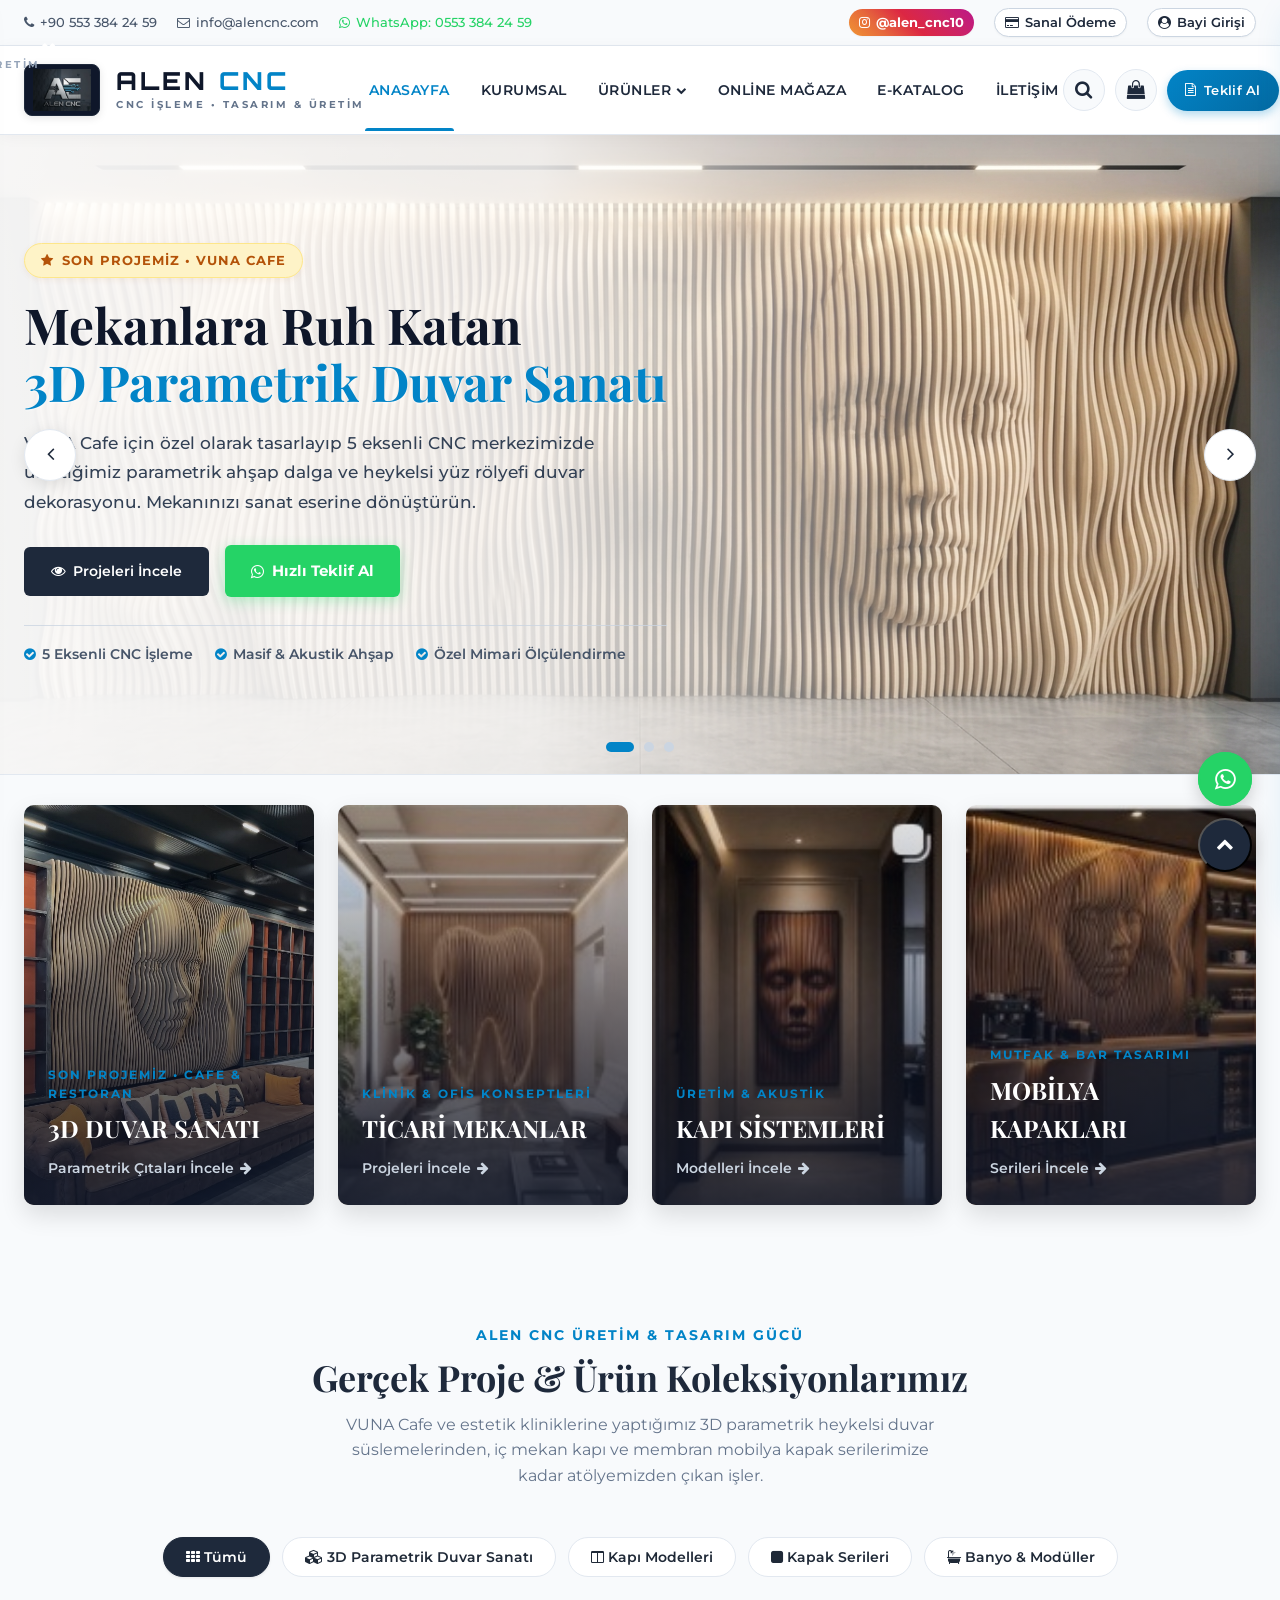
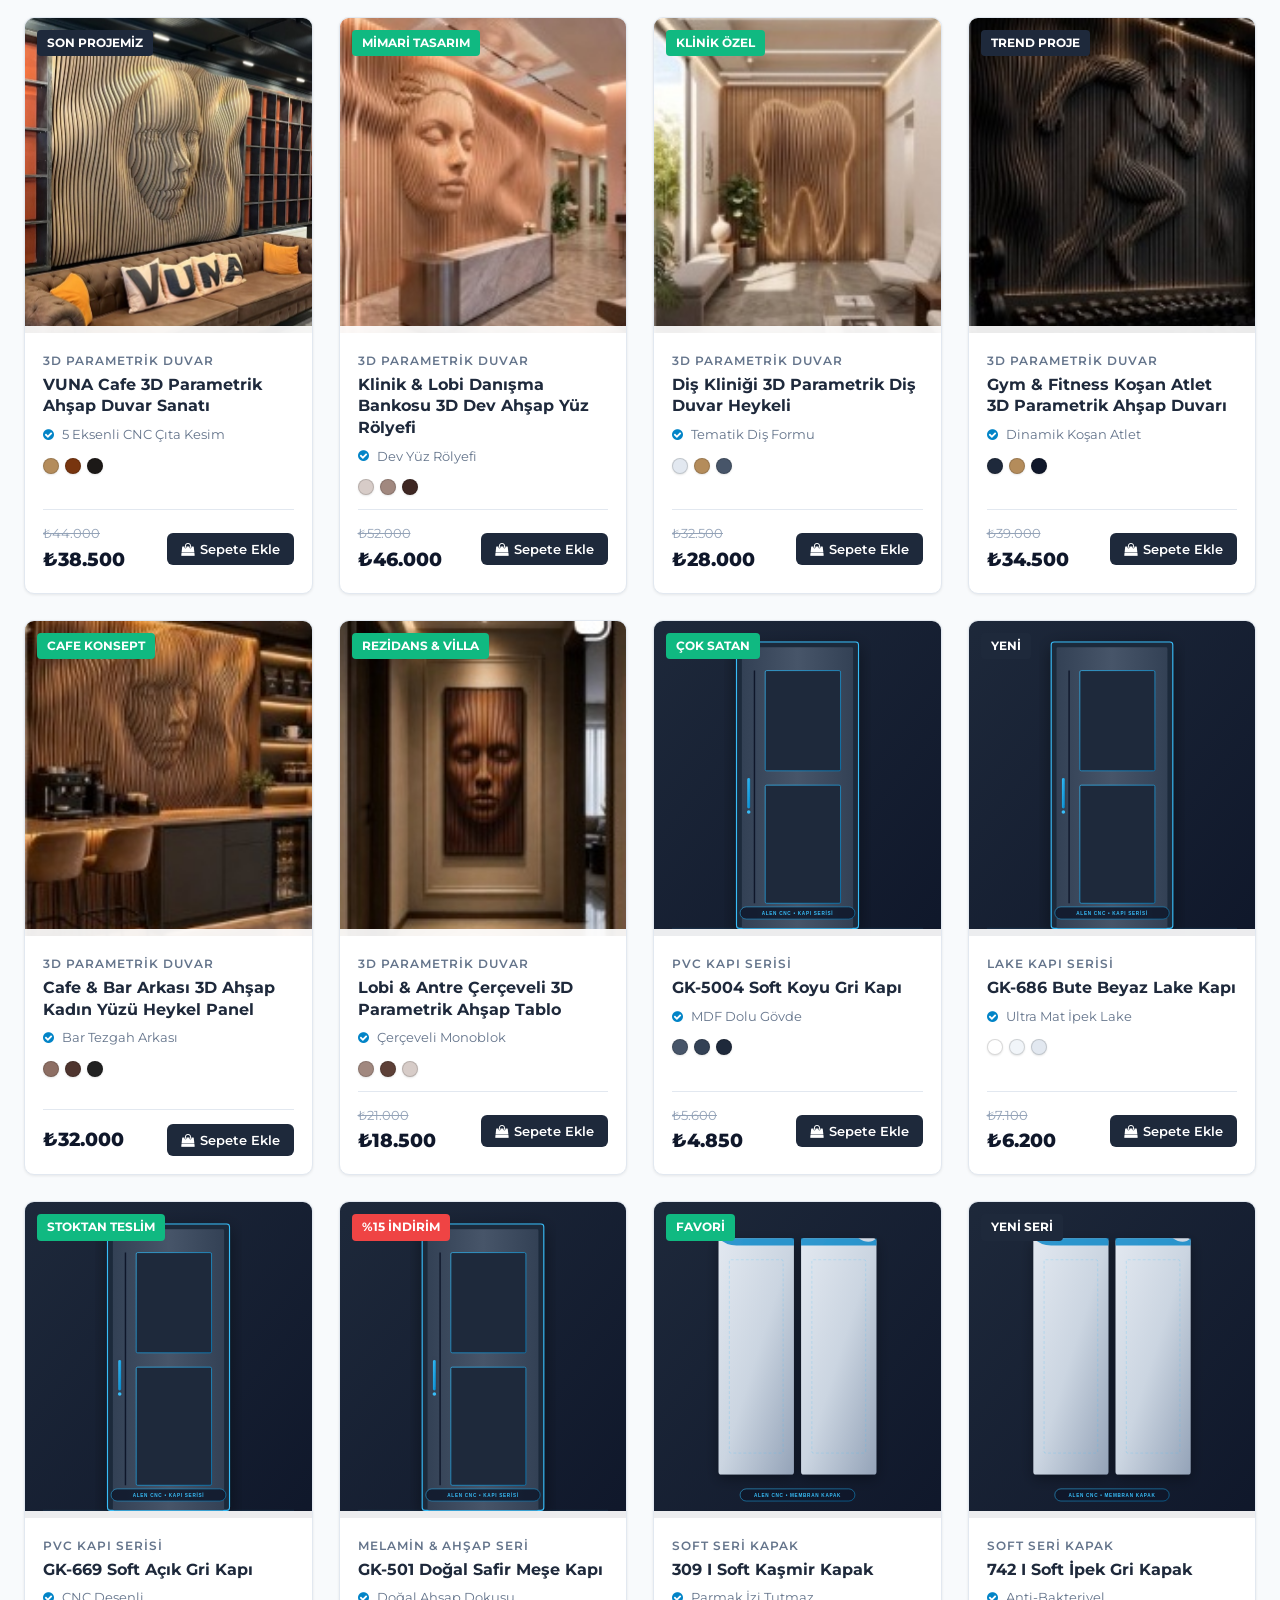
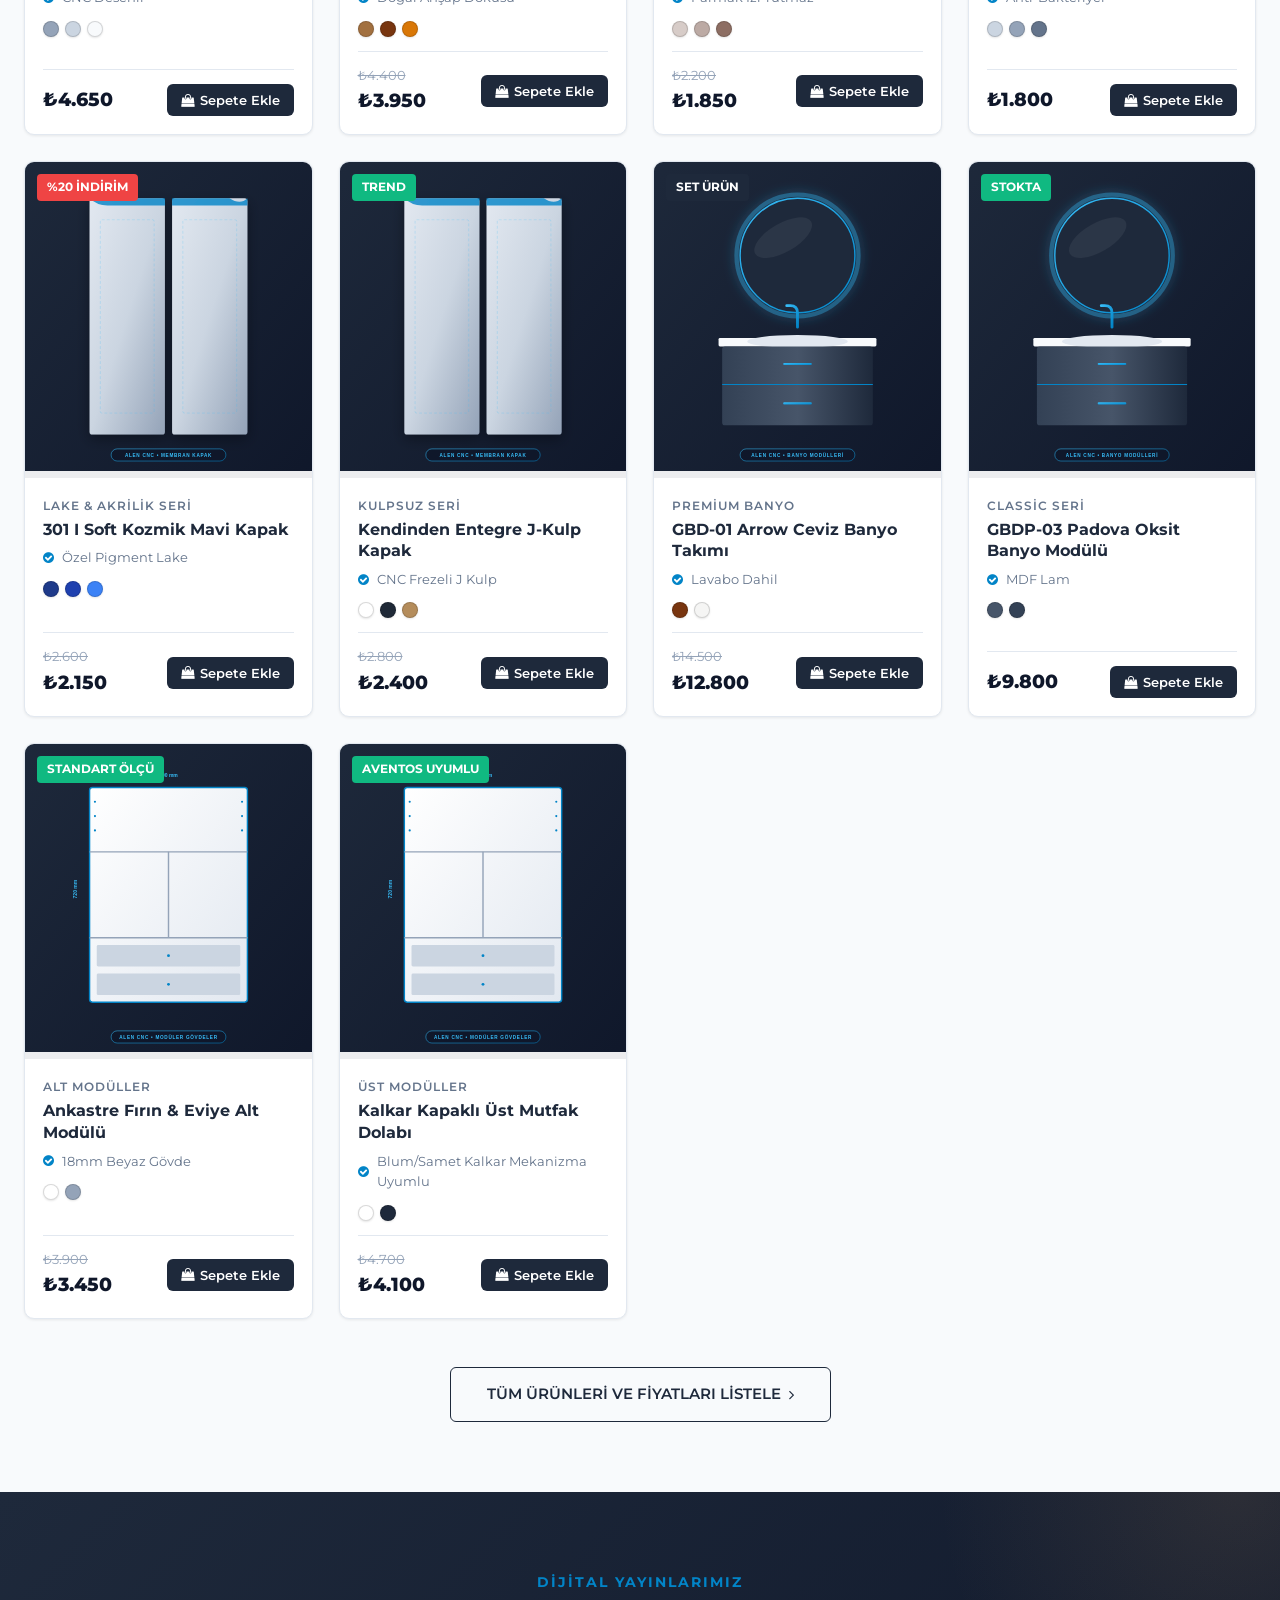
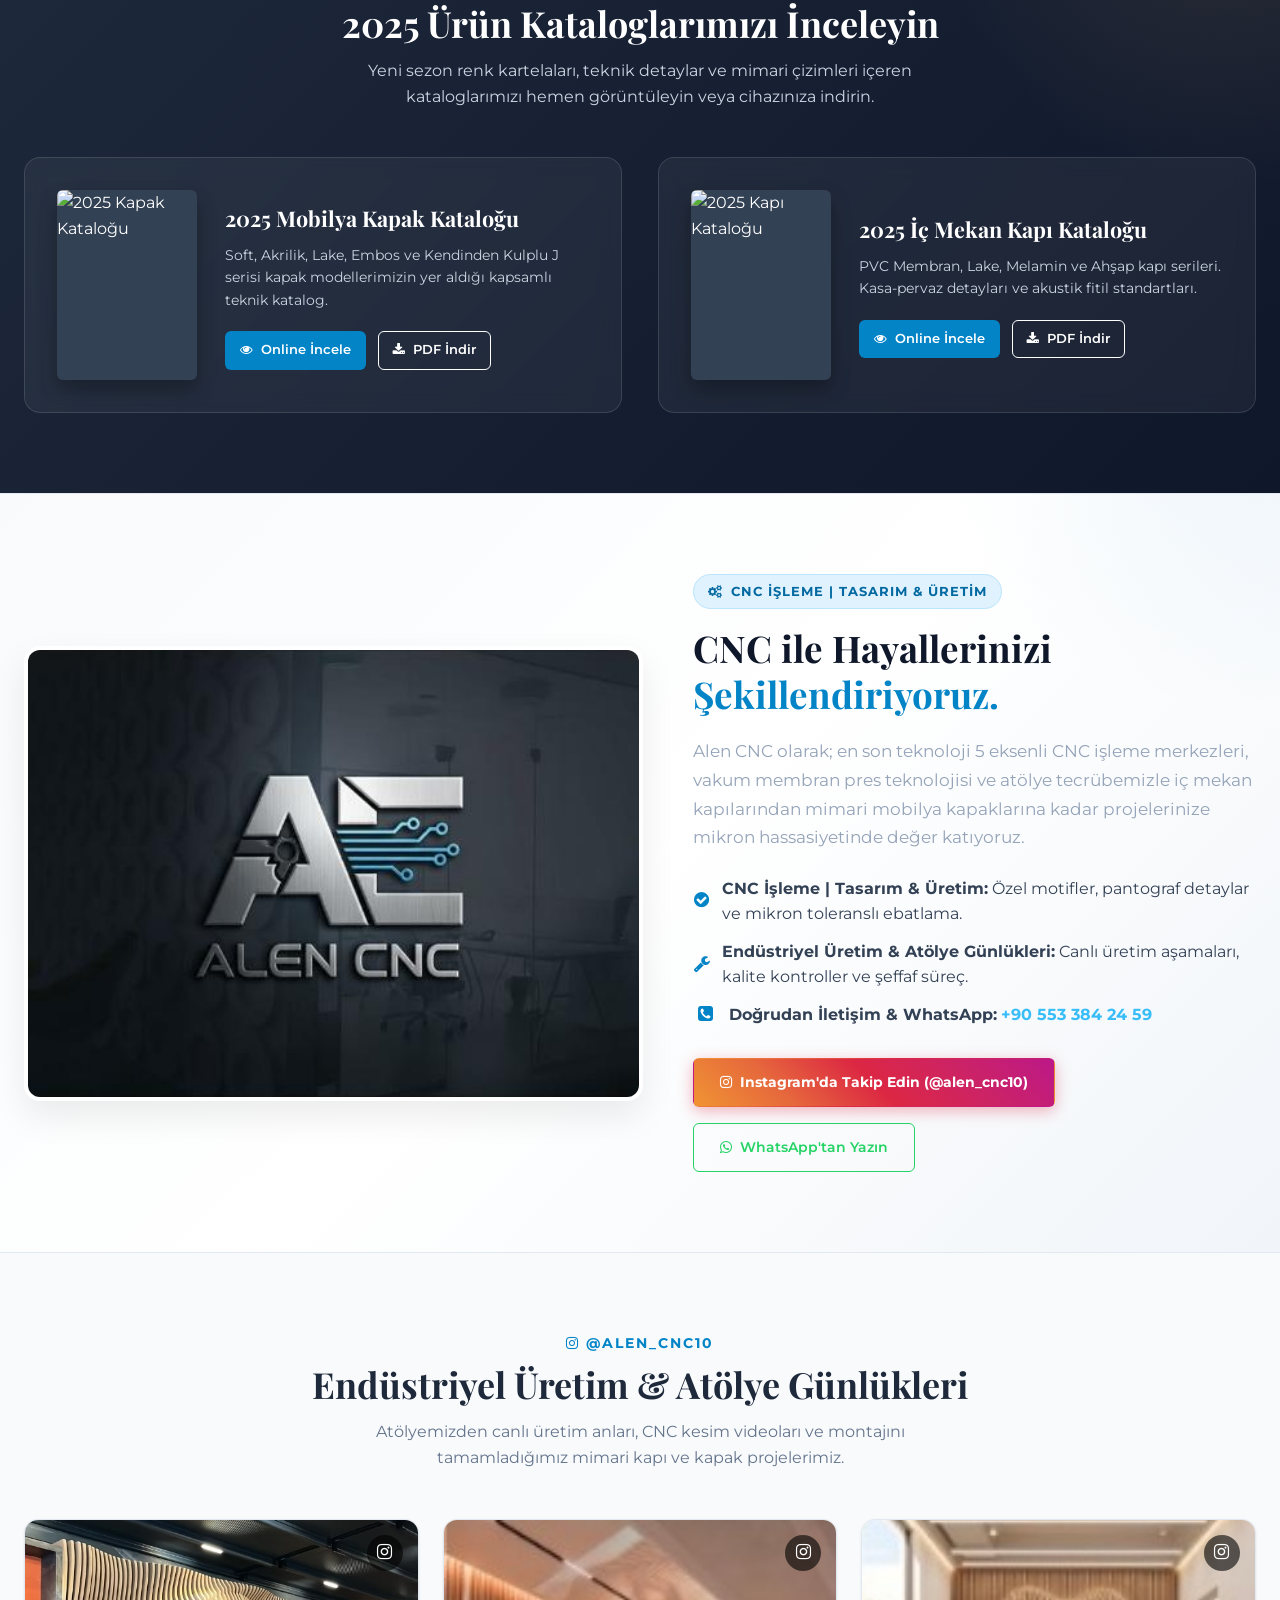
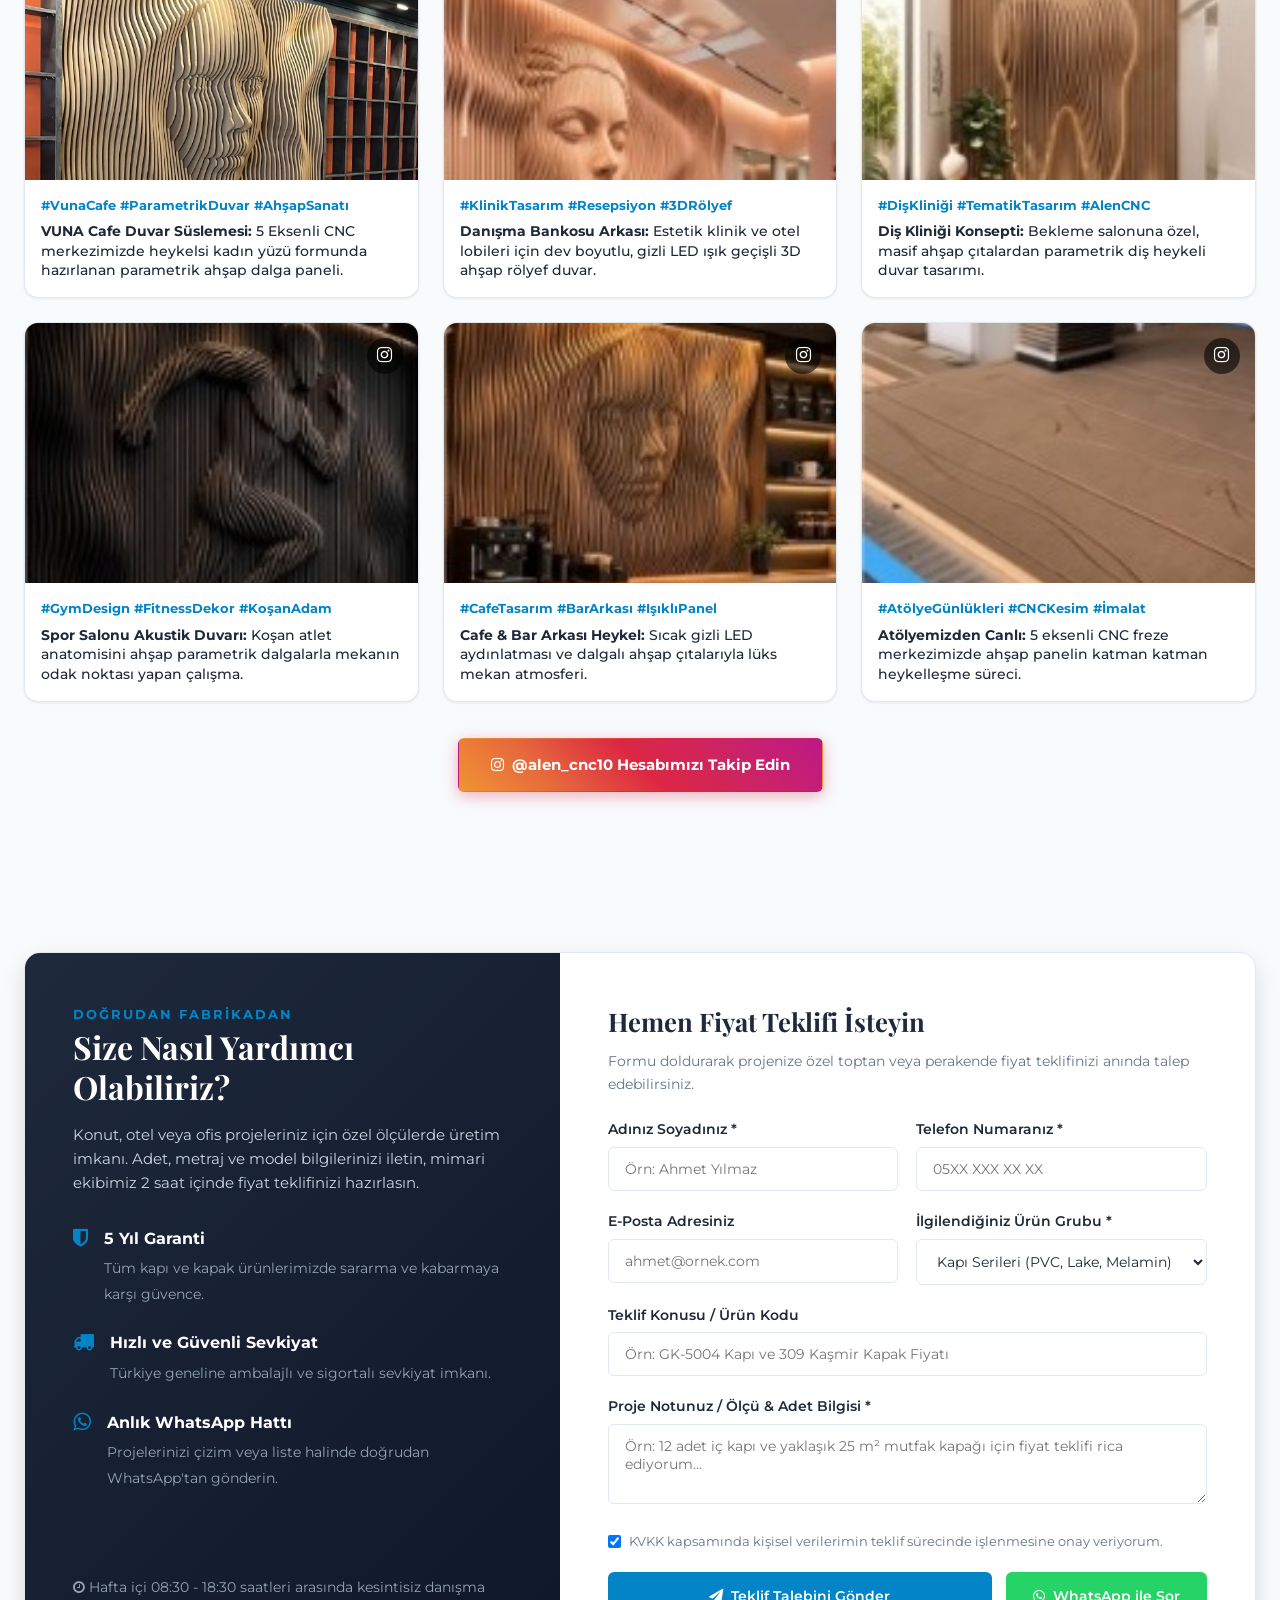
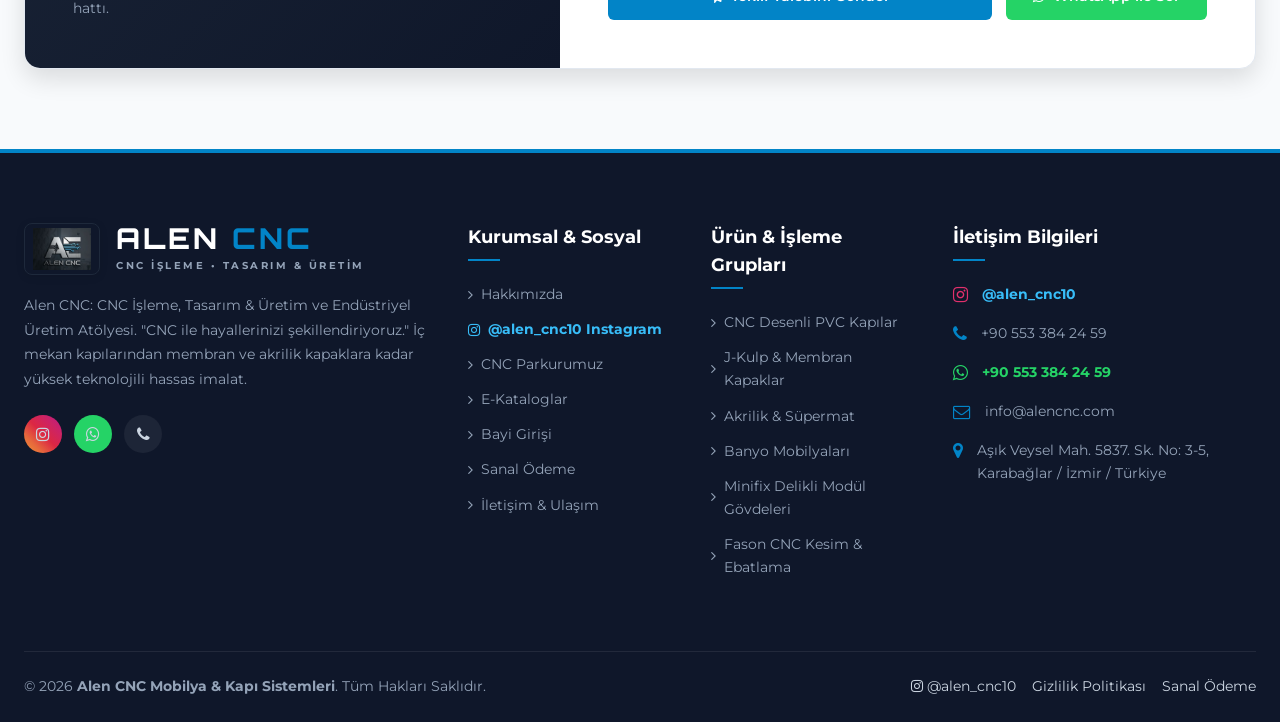
==== commit e1ed27bb: "Optimize mobile hero buttons, icons, right-side image framing and typography" ====
--- a/index.html
+++ b/index.html
@@ -105,7 +105,7 @@
           <p class="hero-desc">VUNA Cafe için özel olarak tasarlayıp 5 eksenli CNC merkezimizde ürettiğimiz parametrik ahşap dalga ve heykelsi yüz rölyefi duvar dekorasyonu. Mekanınızı sanat eserine dönüştürün.</p>
           <div class="hero-buttons">
             <a href="#urunler" class="btn btn-primary"><i class="fa fa-eye"></i> Projeleri İncele</a>
-            <a href="https://api.whatsapp.com/send?phone=905533842459&text=Merhaba%2C%20VUNA%20Cafe%20benzeri%203D%20duvar%20s%C3%BCslemesi%20ve%20CNC%20projesi%20i%C3%A7in%20fiyat%20almak%20istiyorum." target="_blank" class="btn-whatsapp-hero"><i class="fa fa-whatsapp"></i> WhatsApp: 0553 384 24 59</a>
+            <a href="https://api.whatsapp.com/send?phone=905533842459&text=Merhaba%2C%20VUNA%20Cafe%20benzeri%203D%20duvar%20s%C3%BCslemesi%20ve%20CNC%20projesi%20i%C3%A7in%20fiyat%20almak%20istiyorum." target="_blank" class="btn-whatsapp-hero"><i class="fa fa-whatsapp"></i> Hızlı Teklif Al</a>
           </div>
           <div class="hero-features-strip">
             <span><i class="fa fa-check-circle"></i> 5 Eksenli CNC İşleme</span>
--- a/css/style.css
+++ b/css/style.css
@@ -44,6 +44,9 @@
 html {
   scroll-behavior: smooth;
   font-size: 16px;
+  overflow-x: hidden;
+  width: 100%;
+  max-width: 100%;
 }
 
 body {
@@ -52,6 +55,8 @@
   background-color: var(--bg-main);
   line-height: 1.6;
   overflow-x: hidden;
+  width: 100%;
+  max-width: 100%;
   -webkit-font-smoothing: antialiased;
 }
 
--- a/css/responsive.css
+++ b/css/responsive.css
@@ -93,12 +93,65 @@
 
 /* Telefon & Küçük Tablet (768px altı) */
 @media (max-width: 768px) {
+  html, body {
+    overflow-x: hidden !important;
+    width: 100% !important;
+    max-width: 100% !important;
+  }
+
+  .container {
+    padding: 0 14px;
+  }
+
   .top-bar {
     display: none; /* Mobilde sadeleştirilmiş görünüm */
   }
 
   .main-header .container {
-    height: 70px;
+    height: 64px;
+    padding: 0 12px;
+  }
+
+  /* Logo Boyutlandırması (Mobilde tam sığması ve taşmaması için) */
+  .brand-logo {
+    gap: 8px;
+    min-width: 0;
+  }
+
+  .brand-logo-img {
+    height: 38px;
+    padding: 2px 5px;
+    border-radius: 6px;
+  }
+
+  .brand-logo-text {
+    min-width: 0;
+  }
+
+  .brand-logo .logo-main {
+    font-size: 1.12rem;
+    letter-spacing: 1.5px;
+    line-height: 1.1;
+  }
+
+  .brand-logo .logo-sub {
+    font-size: 0.50rem;
+    letter-spacing: 0.8px;
+    white-space: nowrap;
+    overflow: hidden;
+    text-overflow: ellipsis;
+  }
+
+  /* Header Butonları (Kompakt ve taşmayan yerleşim) */
+  .header-actions {
+    gap: 6px;
+    flex-shrink: 0;
+  }
+
+  .action-btn {
+    width: 36px;
+    height: 36px;
+    font-size: 0.95rem;
   }
 
   .btn-header-quote {
@@ -106,20 +159,109 @@
   }
 
   .hero-slider-container {
-    height: 480px;
+    height: 500px;
+    overflow: hidden;
+  }
+
+  .hero-slide {
+    overflow: hidden;
+  }
+
+  /* Mobilde sağ taraftaki mimari projenin/eserlerin görünmesi için odak noktası */
+  .hero-slide-bg {
+    background-position: 78% center !important;
+  }
+
+  /* Yazıların net okunmasını sağlarken arka plan görselini boğmayan hafif degrade */
+  .hero-slide-bg::after {
+    background: linear-gradient(180deg, 
+      rgba(255, 255, 255, 0.88) 0%, 
+      rgba(255, 255, 255, 0.62) 50%, 
+      rgba(255, 255, 255, 0.18) 100%
+    );
+  }
+
+  .hero-badge {
+    padding: 4px 12px;
+    font-size: 0.72rem;
+    margin-bottom: 10px;
+  }
+
+  .hero-badge i {
+    font-size: 0.75rem;
   }
 
   .hero-title {
-    font-size: 2rem;
+    font-size: 1.55rem;
+    line-height: 1.22;
+    margin-bottom: 8px;
   }
 
   .hero-desc {
-    font-size: 0.92rem;
-    margin-bottom: 20px;
+    font-size: 0.82rem;
+    line-height: 1.5;
+    margin-bottom: 14px;
+    display: -webkit-box;
+    -webkit-line-clamp: 3;
+    -webkit-box-orient: vertical;
+    overflow: hidden;
+  }
+
+  /* Sayfayı boğmayan, yan yana zarif ve kompakt butonlar */
+  .hero-buttons {
+    display: flex;
+    flex-direction: row;
+    gap: 8px;
+    margin-bottom: 14px;
+    width: 100%;
+  }
+
+  .hero-buttons .btn,
+  .hero-buttons .btn-whatsapp-hero {
+    flex: 1 1 0;
+    width: auto;
+    justify-content: center;
+    padding: 9px 10px;
+    font-size: 0.80rem;
+    font-weight: 600;
+    border-radius: 8px;
+    white-space: nowrap;
+    gap: 6px;
+    box-shadow: 0 2px 8px rgba(0,0,0,0.08);
+  }
+
+  .hero-buttons .btn i,
+  .hero-buttons .btn-whatsapp-hero i {
+    font-size: 0.84rem;
+    margin: 0;
+  }
+
+  .hero-features-strip {
+    font-size: 0.70rem;
+    gap: 6px 12px;
+    padding-top: 8px;
+    margin-bottom: 16px;
+  }
+
+  .hero-features-strip span i {
+    font-size: 0.72rem;
   }
 
   .slider-arrow {
     display: none; /* Mobilde dokunmatik veya noktalı geçiş */
+  }
+
+  .slider-dots {
+    bottom: 10px;
+  }
+
+  .slider-dot {
+    width: 7px;
+    height: 7px;
+  }
+
+  .slider-dot.active {
+    width: 20px;
   }
 
   .category-section {
@@ -166,20 +308,55 @@
     text-align: center;
   }
 
+  /* Sağ tarafı kapatmaması için optimize edilmiş yüzen butonlar */
   .floating-actions {
-    bottom: 20px;
-    right: 20px;
+    bottom: 16px;
+    right: 12px;
+    gap: 8px;
   }
 
   .btn-floating {
-    width: 48px;
-    height: 48px;
-    font-size: 1.3rem;
+    width: 42px;
+    height: 42px;
+    font-size: 1.15rem;
   }
 }
 
 /* Telefonlar (480px altı) */
 @media (max-width: 480px) {
+  .main-header .container {
+    height: 58px;
+    padding: 0 10px;
+  }
+
+  .brand-logo {
+    gap: 6px;
+  }
+
+  .brand-logo-img {
+    height: 34px;
+    padding: 2px 4px;
+  }
+
+  .brand-logo .logo-main {
+    font-size: 1.02rem;
+    letter-spacing: 1px;
+  }
+
+  .brand-logo .logo-sub {
+    display: none;
+  }
+
+  .header-actions {
+    gap: 5px;
+  }
+
+  .action-btn {
+    width: 34px;
+    height: 34px;
+    font-size: 0.9rem;
+  }
+
   .category-grid {
     grid-template-columns: 1fr;
   }
@@ -193,11 +370,15 @@
   }
 
   .hero-title {
-    font-size: 1.75rem;
+    font-size: 1.45rem;
+  }
+
+  .quote-form-side h3 {
+    font-size: 1.35rem;
   }
 
   .section-title {
-    font-size: 1.8rem;
+    font-size: 1.65rem;
   }
 
   .stats-grid {
